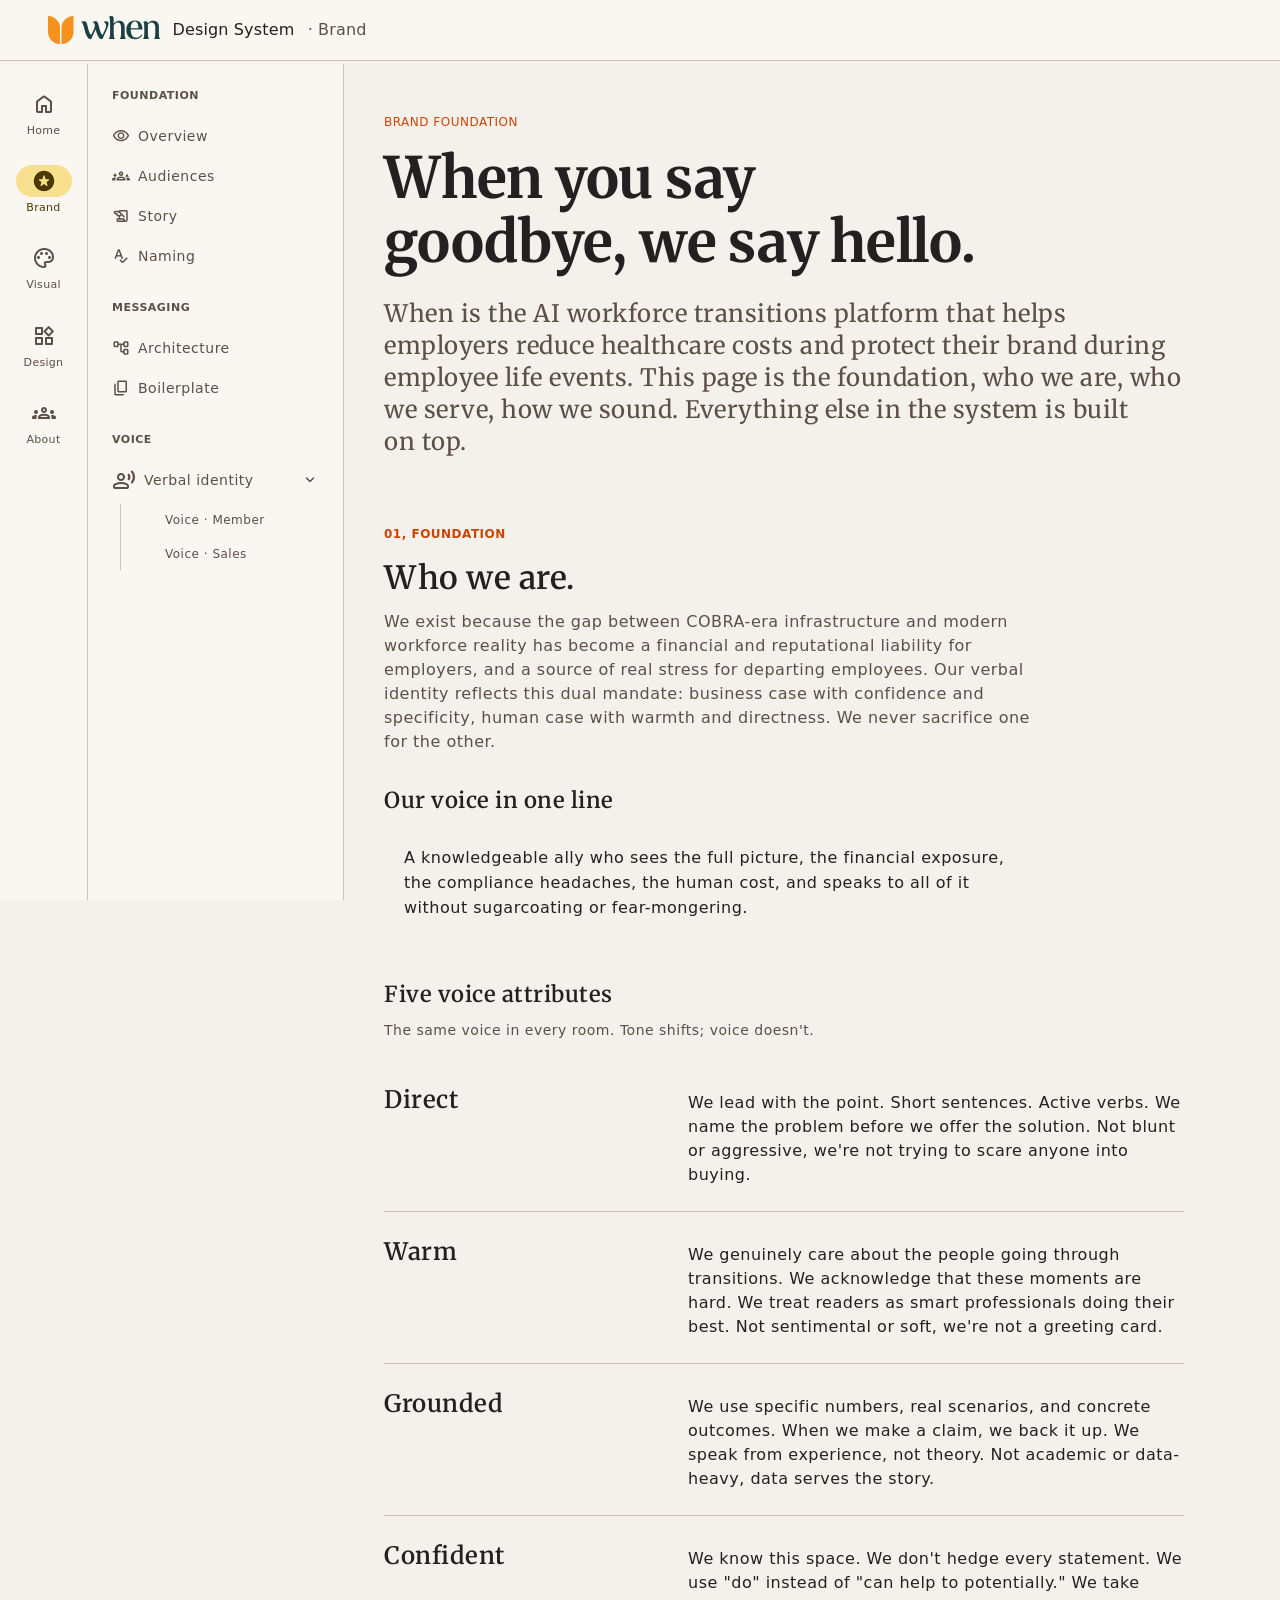
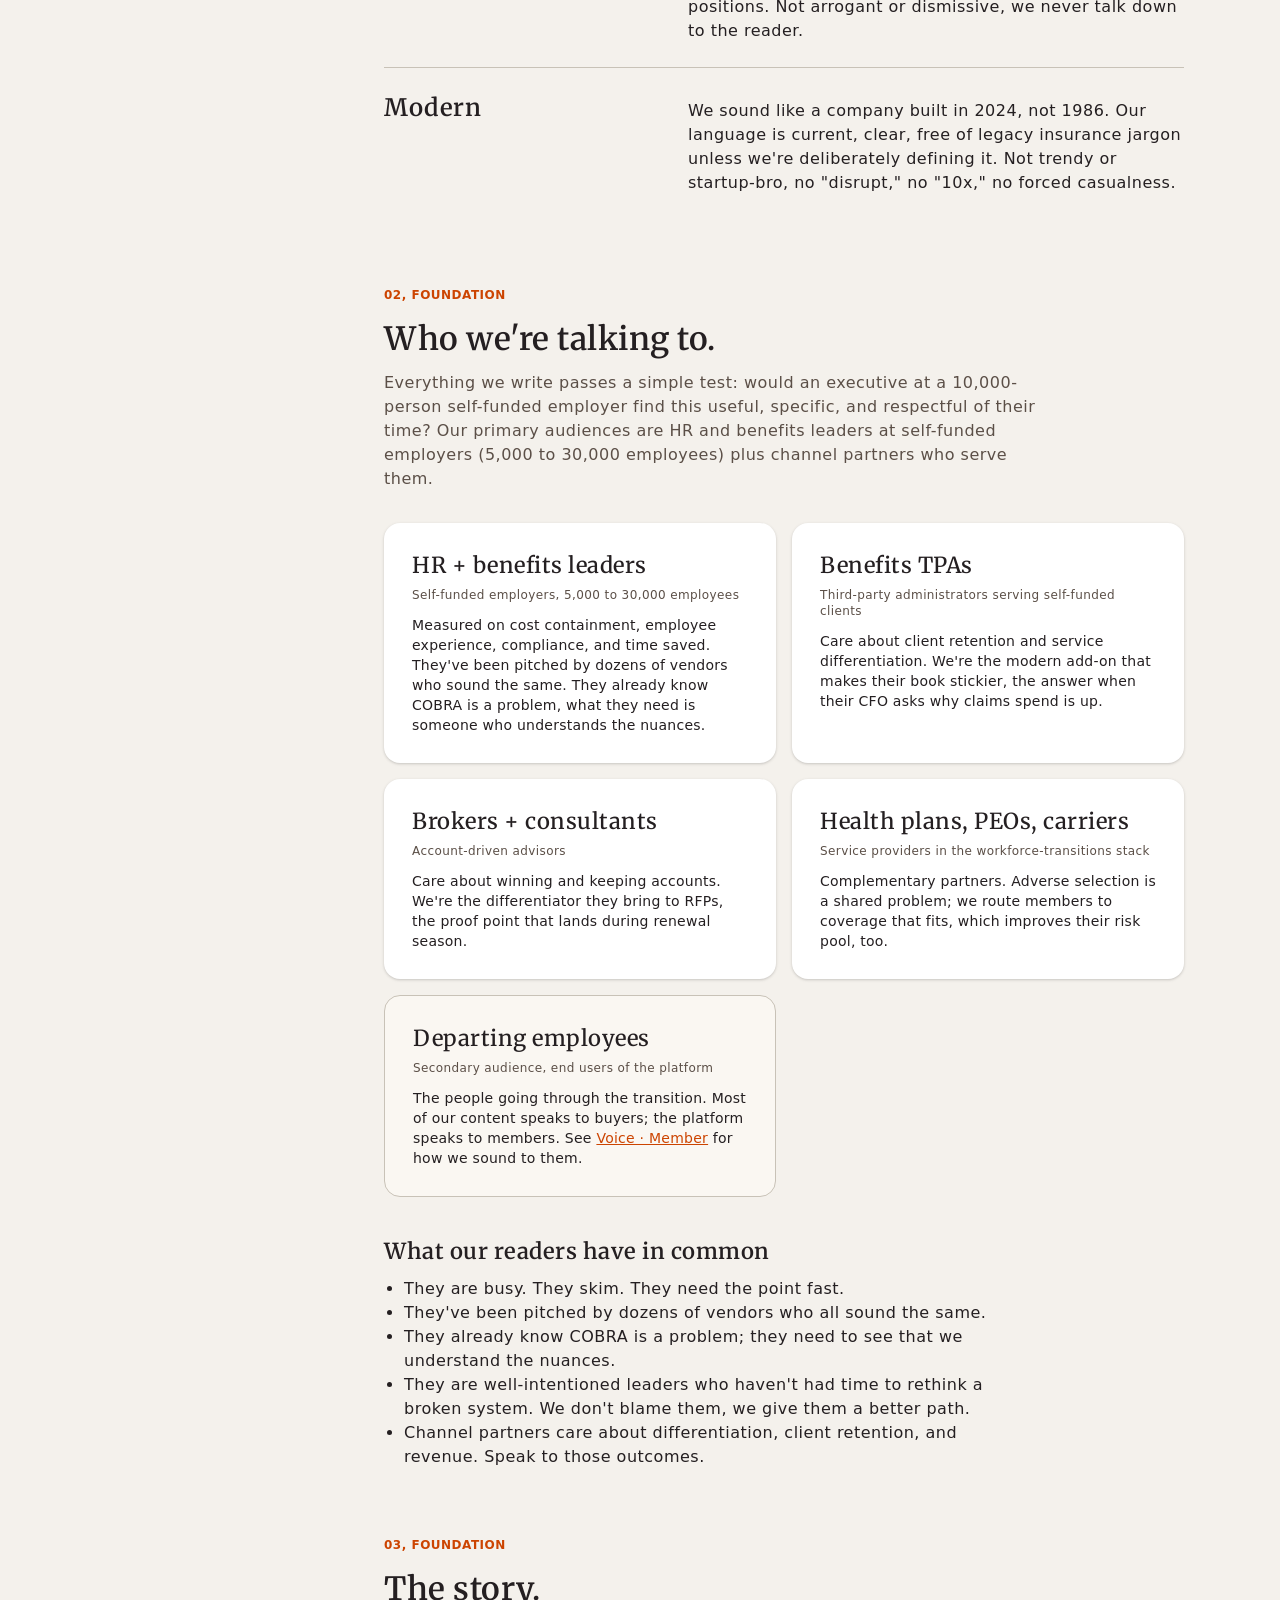
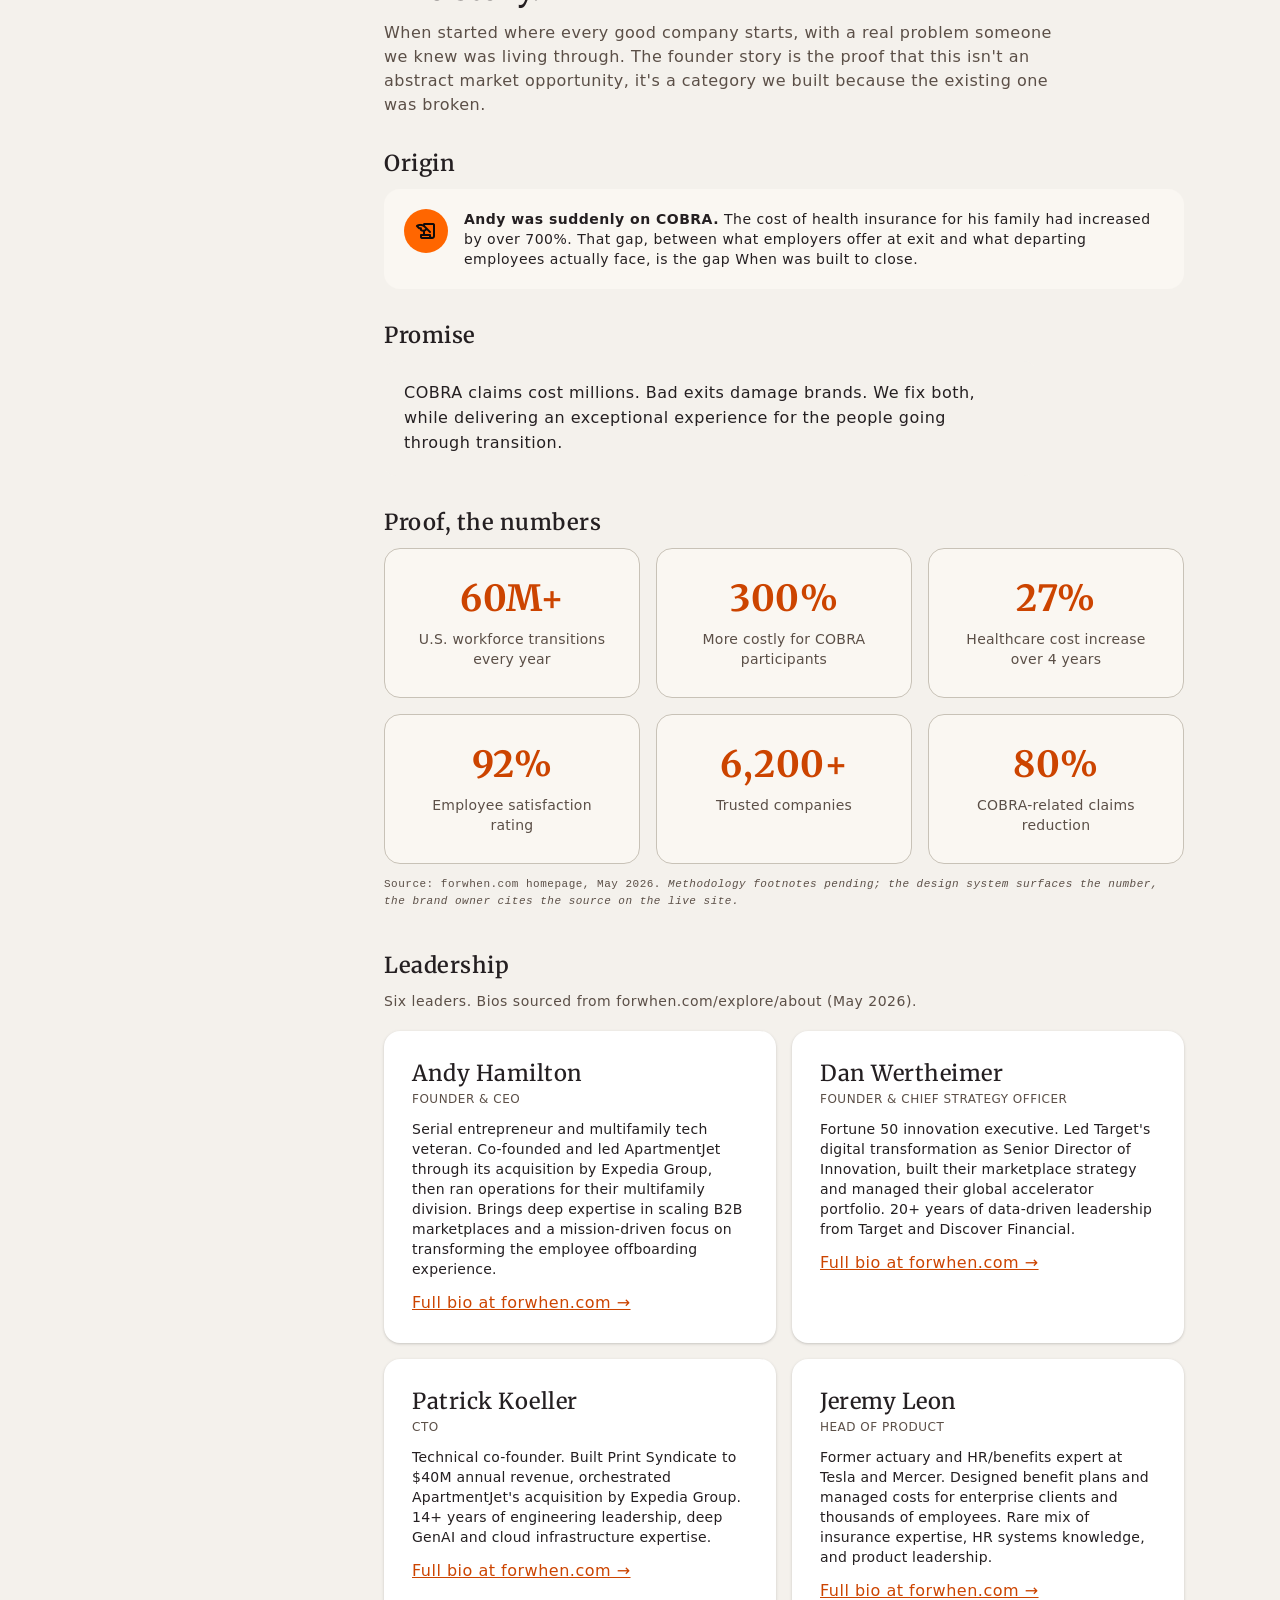
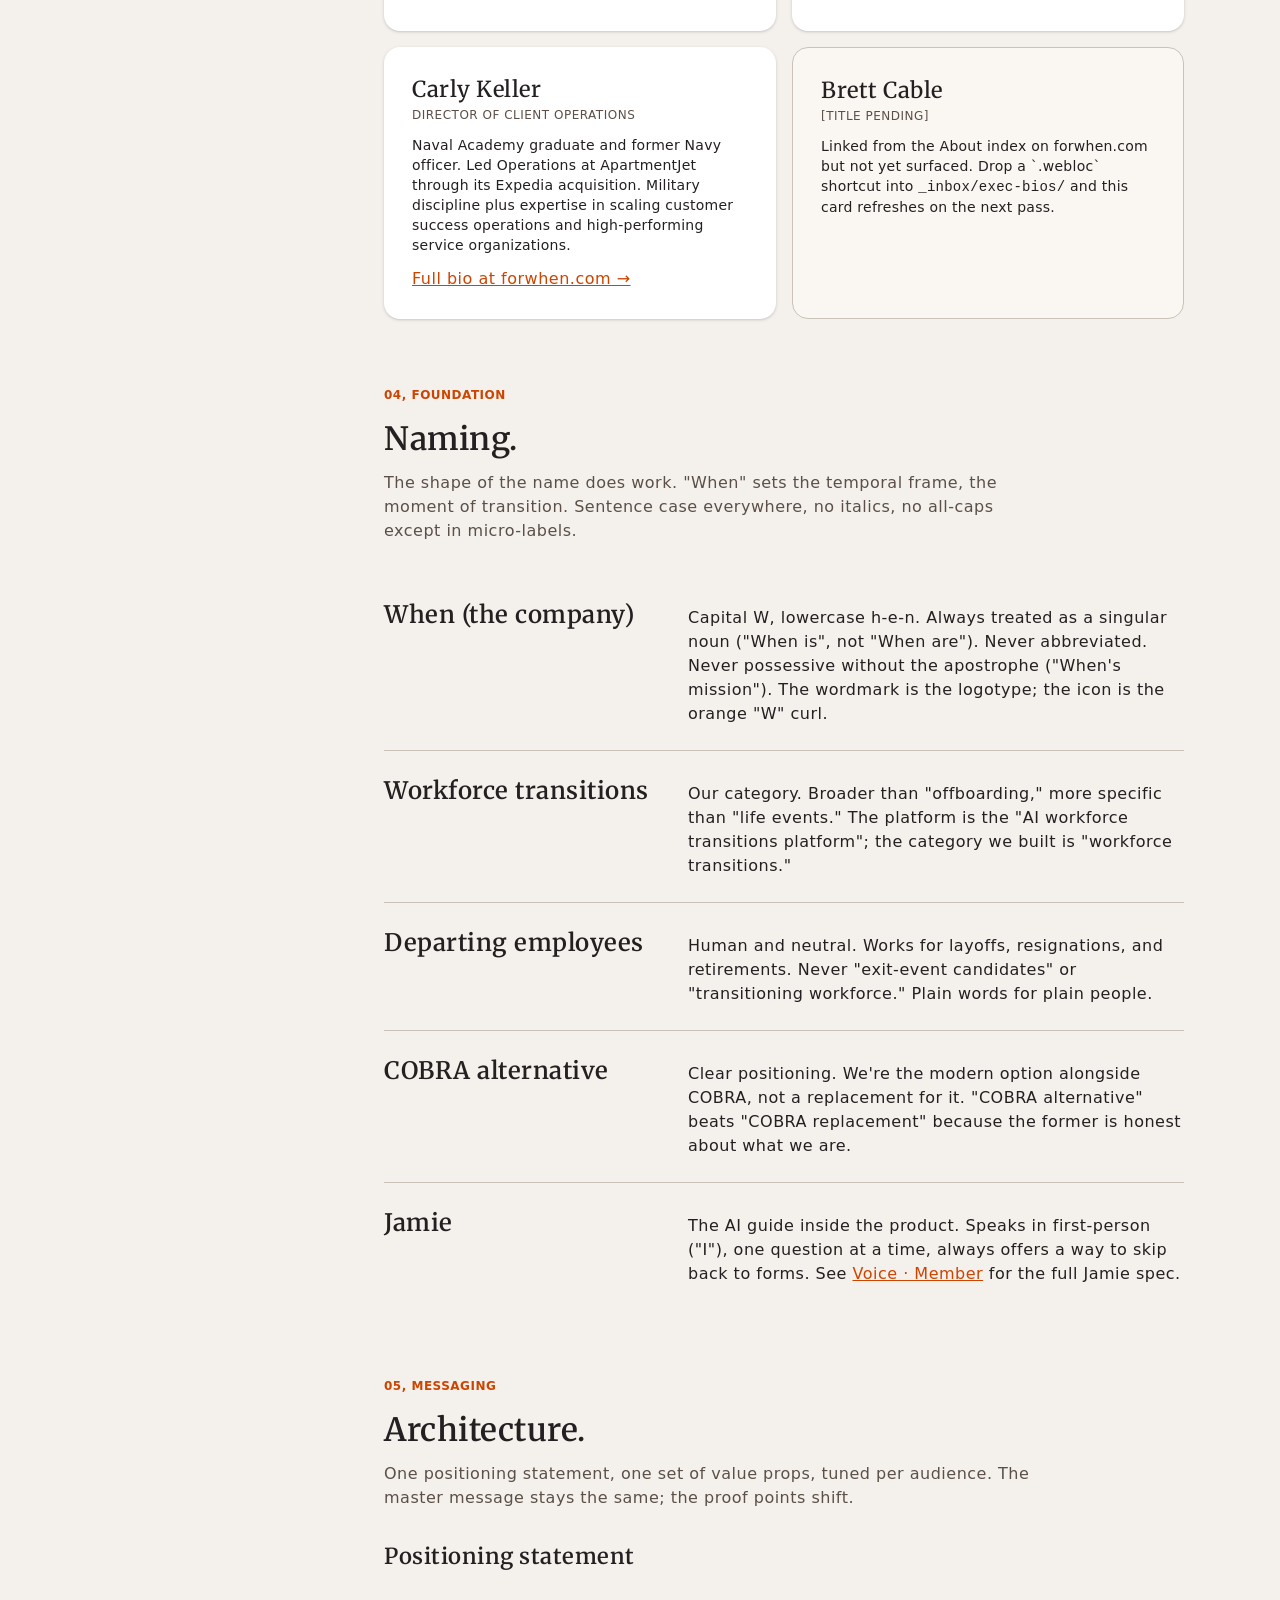
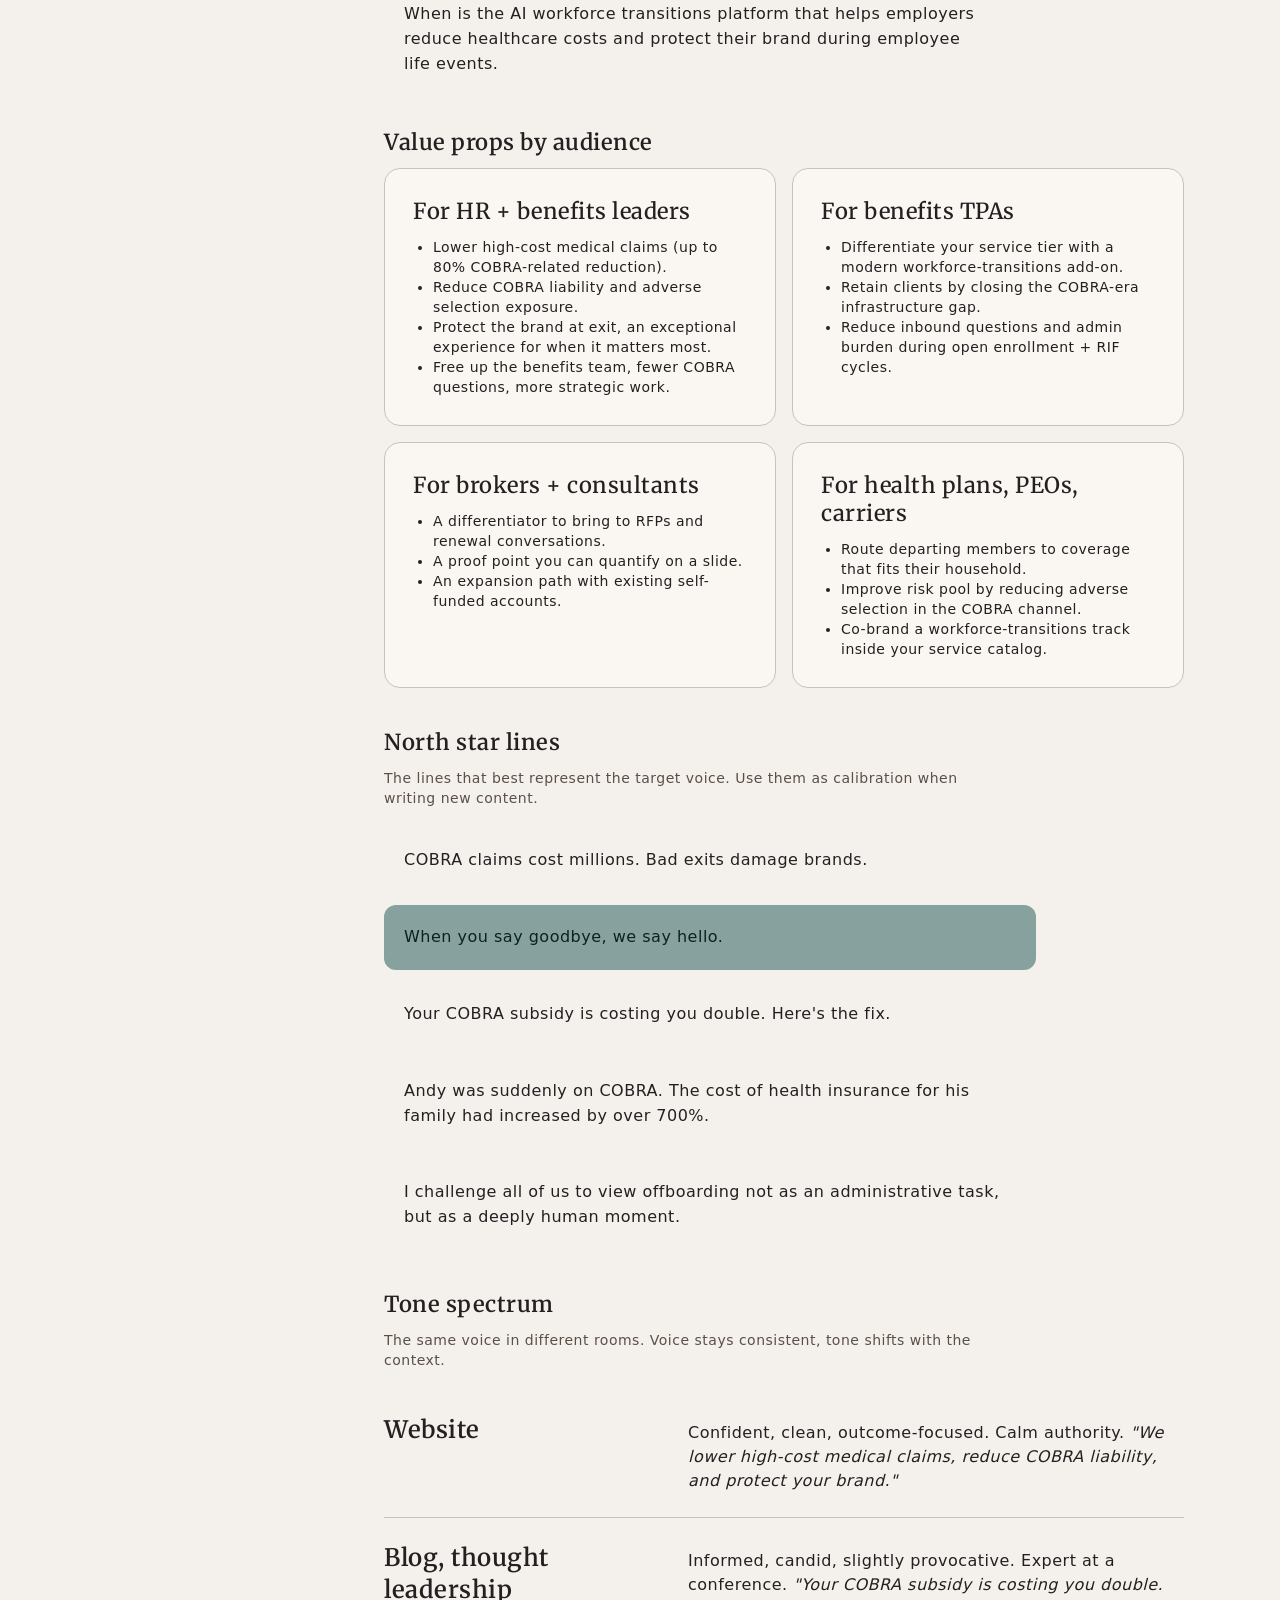
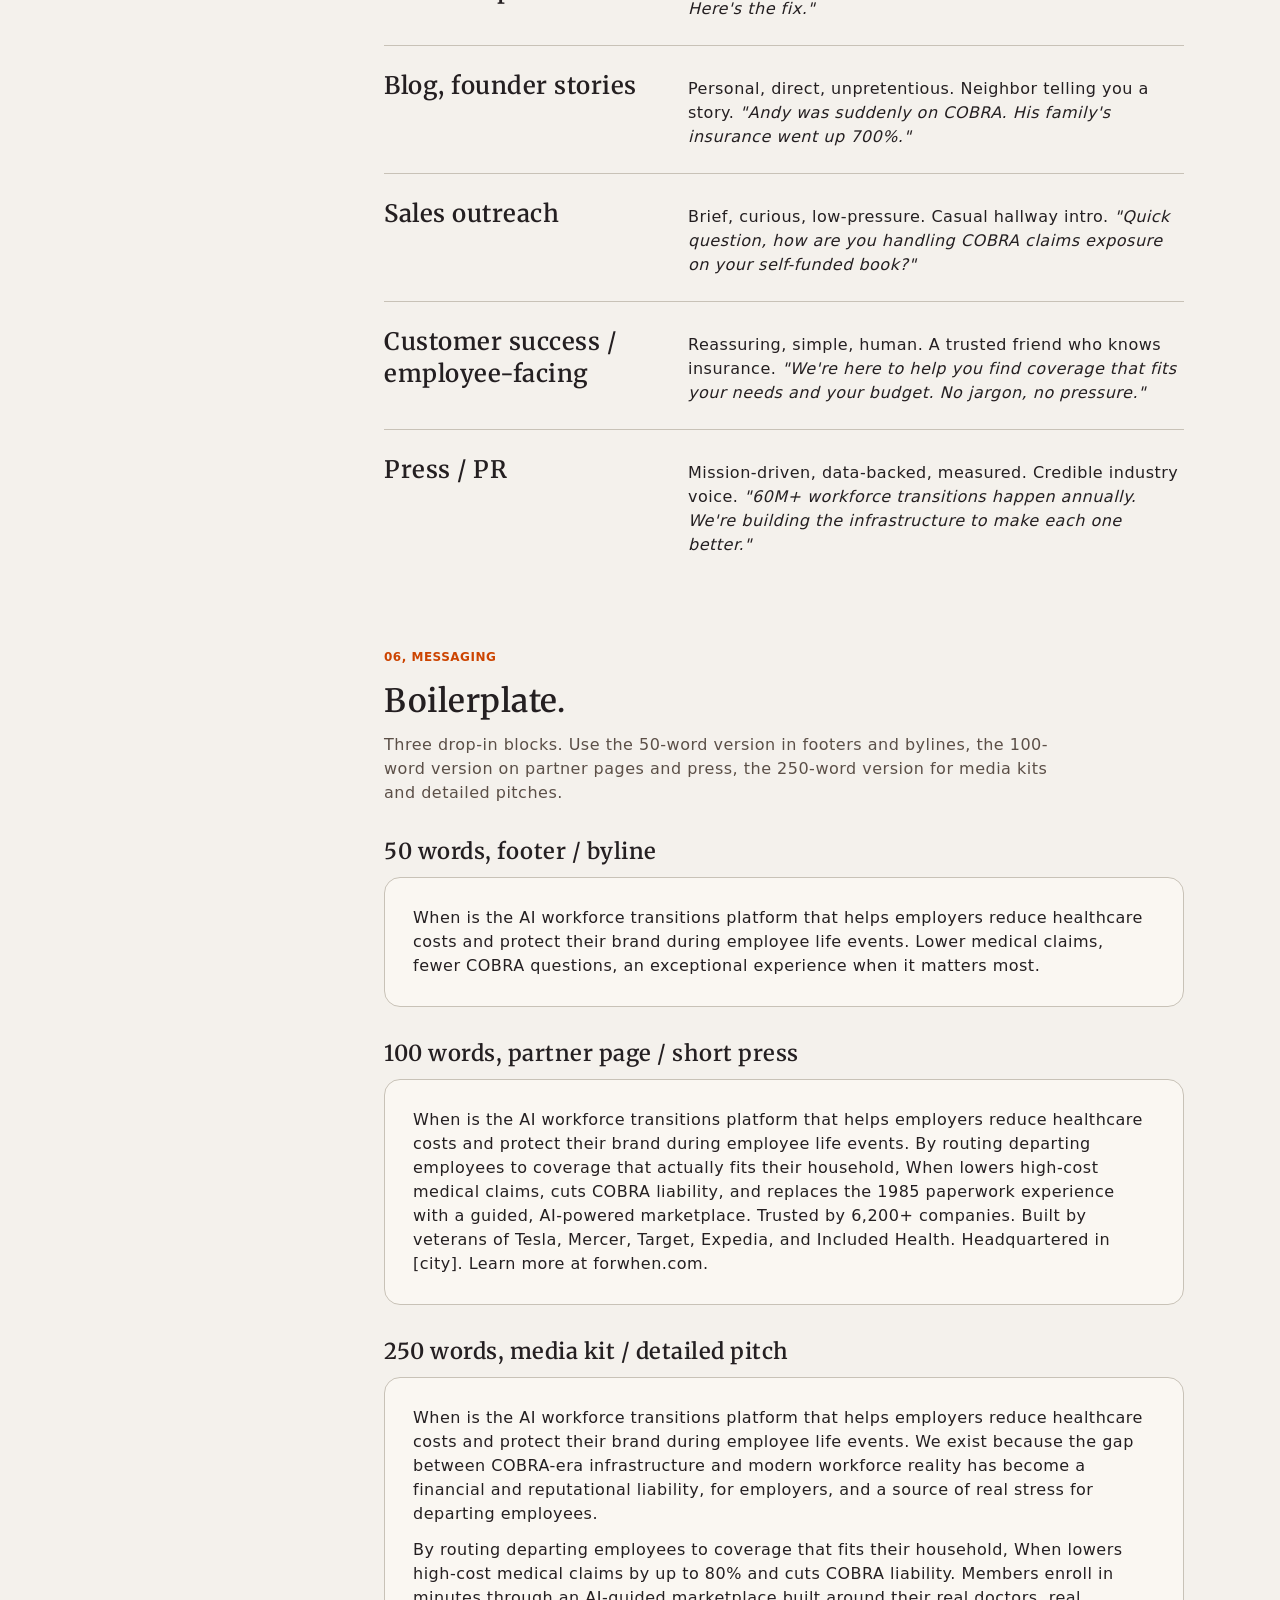
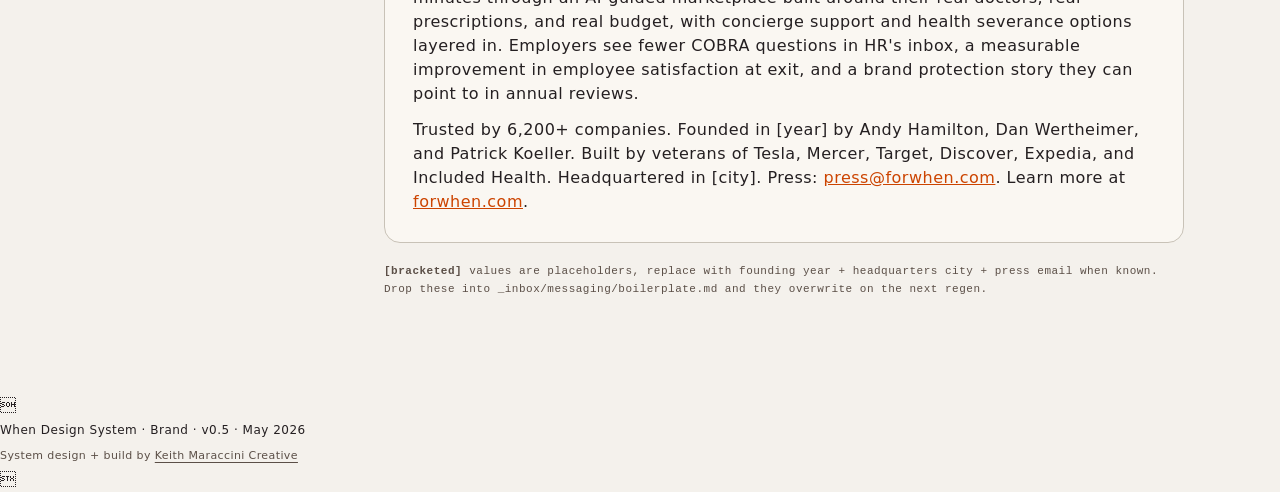
==== brand.html @ 95ac3454 "Add When design + messaging system showcase (static site) Multi-page static showcase: brand, visual," ====
<!DOCTYPE html>
<html lang="en">
<head>
  <meta charset="UTF-8" />
  <meta name="viewport" content="width=device-width, initial-scale=1.0" />
  <title>When, Brand</title>
  <meta name="description" content="When brand foundation: who we are, who we serve, how we sound." />
  <link rel="icon" type="image/svg+xml" href="when-logo.svg" />
  <link rel="preconnect" href="https://fonts.gstatic.com" crossorigin />
  <link rel="stylesheet" href="https://fonts.googleapis.com/css2?family=Material+Symbols+Rounded:opsz,wght,FILL,GRAD@20..48,100..700,0..1,-50..200" />
  <link rel="stylesheet" href="https://fonts.googleapis.com/css2?family=Merriweather:opsz,wght@18..144,300..900&display=swap" />
  <link rel="stylesheet" href="showcase.css" />
</head>
<body>

  <header class="app-header">
    <a class="app-header__brand" href="./index.html">
      <img src="when-logo.svg" alt="When" />
      <span class="app-header__title">Design System <em>· Brand</em></span>
    </a>
  </header>

  <div class="shell">
    <!-- LAYER 1 — RAIL -->
    <aside class="shell-rail" aria-label="System sections">
      <a class="shell-rail__item" href="./index.html"><span class="shell-rail__icon"><span class="material-symbols-rounded">home</span></span><span class="shell-rail__label">Home</span></a>
      <a class="shell-rail__item" href="./brand.html" aria-current="page"><span class="shell-rail__icon"><span class="material-symbols-rounded">stars</span></span><span class="shell-rail__label">Brand</span></a>
      <a class="shell-rail__item" href="./visual.html"><span class="shell-rail__icon"><span class="material-symbols-rounded">palette</span></span><span class="shell-rail__label">Visual</span></a>
      <a class="shell-rail__item" href="./design.html"><span class="shell-rail__icon"><span class="material-symbols-rounded">widgets</span></span><span class="shell-rail__label">Design</span></a>
      <a class="shell-rail__item" href="./governance.html"><span class="shell-rail__icon"><span class="material-symbols-rounded">groups</span></span><span class="shell-rail__label">About</span></a>
    </aside>

    <!-- LAYER 2 — SUBNAV (with LAYER 3 accordion for Voice) -->
    <aside class="shell-subnav" aria-label="On-page navigation">
      <div class="shell-subnav__group">
        <p class="shell-subnav__group-label">Foundation</p>
        <nav class="shell-subnav__list">
          <a class="shell-subnav__item" href="#overview"><span class="material-symbols-rounded">visibility</span>Overview</a>
          <a class="shell-subnav__item" href="#audiences"><span class="material-symbols-rounded">groups_3</span>Audiences</a>
          <a class="shell-subnav__item" href="#story"><span class="material-symbols-rounded">history_edu</span>Story</a>
          <a class="shell-subnav__item" href="#naming"><span class="material-symbols-rounded">spellcheck</span>Naming</a>
        </nav>
      </div>
      <div class="shell-subnav__group">
        <p class="shell-subnav__group-label">Messaging</p>
        <nav class="shell-subnav__list">
          <a class="shell-subnav__item" href="#messaging"><span class="material-symbols-rounded">account_tree</span>Architecture</a>
          <a class="shell-subnav__item" href="#boilerplate"><span class="material-symbols-rounded">content_copy</span>Boilerplate</a>
        </nav>
      </div>
      <div class="shell-subnav__group">
        <p class="shell-subnav__group-label">Voice</p>
        <nav class="shell-subnav__list">
          <details class="shell-subnav__accordion" open>
            <summary><span class="material-symbols-rounded">record_voice_over</span>Verbal identity<span class="material-symbols-rounded shell-subnav__chevron">chevron_right</span></summary>
            <ul class="shell-subnav__sublist">
              <li><a class="shell-subnav__item" href="./voice.html">Voice · Member</a></li>
              <li><a class="shell-subnav__item" href="./voice-sales.html">Voice · Sales</a></li>
            </ul>
          </details>
        </nav>
      </div>
    </aside>

    <main class="shell-main">

      <section class="page__hero">
        <span class="page__eyebrow">Brand Foundation</span>
        <h1 class="page__title">When you say goodbye, we say hello.</h1>
        <p class="page__intro">
          When is the AI workforce transitions platform that helps employers
          reduce healthcare costs and protect their brand during employee life
          events. This page is the foundation, who we are, who we serve, how
          we sound. Everything else in the system is built on top.
        </p>
      </section>

      <!-- 01 OVERVIEW -->
      <section class="section" id="overview">
        <p class="section__label">01, Foundation</p>
        <h2 class="section__title">Who we are.</h2>
        <p class="section__intro">
          We exist because the gap between COBRA-era infrastructure and modern
          workforce reality has become a financial and reputational liability
          for employers, and a source of real stress for departing employees.
          Our verbal identity reflects this dual mandate: business case with
          confidence and specificity, human case with warmth and directness.
          We never sacrifice one for the other.
        </p>

        <h3 class="subsection__title" style="margin-top: var(--s-8);">Our voice in one line</h3>
        <p class="example">A knowledgeable ally who sees the full picture, the financial exposure, the compliance headaches, the human cost, and speaks to all of it without sugarcoating or fear-mongering.</p>

        <h3 class="subsection__title" style="margin-top: var(--s-10);">Five voice attributes</h3>
        <p class="subsection__body">
          The same voice in every room. Tone shifts; voice doesn't.
        </p>

        <div class="voice-row">
          <h3 class="voice-row__title">Direct</h3>
          <p class="voice-row__body">
            We lead with the point. Short sentences. Active verbs. We name the
            problem before we offer the solution. Not blunt or aggressive, we're
            not trying to scare anyone into buying.
          </p>
        </div>
        <div class="voice-row">
          <h3 class="voice-row__title">Warm</h3>
          <p class="voice-row__body">
            We genuinely care about the people going through transitions. We
            acknowledge that these moments are hard. We treat readers as smart
            professionals doing their best. Not sentimental or soft, we're not a
            greeting card.
          </p>
        </div>
        <div class="voice-row">
          <h3 class="voice-row__title">Grounded</h3>
          <p class="voice-row__body">
            We use specific numbers, real scenarios, and concrete outcomes. When
            we make a claim, we back it up. We speak from experience, not theory.
            Not academic or data-heavy, data serves the story.
          </p>
        </div>
        <div class="voice-row">
          <h3 class="voice-row__title">Confident</h3>
          <p class="voice-row__body">
            We know this space. We don't hedge every statement. We use "do"
            instead of "can help to potentially." We take positions. Not arrogant
            or dismissive, we never talk down to the reader.
          </p>
        </div>
        <div class="voice-row">
          <h3 class="voice-row__title">Modern</h3>
          <p class="voice-row__body">
            We sound like a company built in 2024, not 1986. Our language is
            current, clear, free of legacy insurance jargon unless we're
            deliberately defining it. Not trendy or startup-bro, no "disrupt,"
            no "10x," no forced casualness.
          </p>
        </div>
      </section>

      <!-- 02 AUDIENCES -->
      <section class="section" id="audiences">
        <p class="section__label">02, Foundation</p>
        <h2 class="section__title">Who we're talking to.</h2>
        <p class="section__intro">
          Everything we write passes a simple test: would an executive at a
          10,000-person self-funded employer find this useful, specific, and
          respectful of their time? Our primary audiences are HR and benefits
          leaders at self-funded employers (5,000 to 30,000 employees) plus
          channel partners who serve them.
        </p>

        <div class="grid-2">
          <div class="card">
            <p class="t-title-l" style="margin: 0 0 var(--s-2);">HR + benefits leaders</p>
            <p class="t-body-s" style="color: var(--color-on-surface-variant); margin: 0 0 var(--s-3);">Self-funded employers, 5,000 to 30,000 employees</p>
            <p class="t-body-m" style="margin: 0;">Measured on cost containment, employee experience, compliance, and time saved. They've been pitched by dozens of vendors who sound the same. They already know COBRA is a problem, what they need is someone who understands the nuances.</p>
          </div>
          <div class="card">
            <p class="t-title-l" style="margin: 0 0 var(--s-2);">Benefits TPAs</p>
            <p class="t-body-s" style="color: var(--color-on-surface-variant); margin: 0 0 var(--s-3);">Third-party administrators serving self-funded clients</p>
            <p class="t-body-m" style="margin: 0;">Care about client retention and service differentiation. We're the modern add-on that makes their book stickier, the answer when their CFO asks why claims spend is up.</p>
          </div>
          <div class="card">
            <p class="t-title-l" style="margin: 0 0 var(--s-2);">Brokers + consultants</p>
            <p class="t-body-s" style="color: var(--color-on-surface-variant); margin: 0 0 var(--s-3);">Account-driven advisors</p>
            <p class="t-body-m" style="margin: 0;">Care about winning and keeping accounts. We're the differentiator they bring to RFPs, the proof point that lands during renewal season.</p>
          </div>
          <div class="card">
            <p class="t-title-l" style="margin: 0 0 var(--s-2);">Health plans, PEOs, carriers</p>
            <p class="t-body-s" style="color: var(--color-on-surface-variant); margin: 0 0 var(--s-3);">Service providers in the workforce-transitions stack</p>
            <p class="t-body-m" style="margin: 0;">Complementary partners. Adverse selection is a shared problem; we route members to coverage that fits, which improves their risk pool, too.</p>
          </div>
          <div class="card card--outlined">
            <p class="t-title-l" style="margin: 0 0 var(--s-2);">Departing employees</p>
            <p class="t-body-s" style="color: var(--color-on-surface-variant); margin: 0 0 var(--s-3);">Secondary audience, end users of the platform</p>
            <p class="t-body-m" style="margin: 0;">The people going through the transition. Most of our content speaks to buyers; the platform speaks to members. See <a href="./voice.html">Voice · Member</a> for how we sound to them.</p>
          </div>
        </div>

        <h3 class="subsection__title" style="margin-top: var(--s-10);">What our readers have in common</h3>
        <ul style="font-family: var(--font-body); font-size: var(--type-body-large-size); line-height: var(--type-body-large-lh); margin: 0; padding-left: var(--s-5); max-width: 64ch;">
          <li>They are busy. They skim. They need the point fast.</li>
          <li>They've been pitched by dozens of vendors who all sound the same.</li>
          <li>They already know COBRA is a problem; they need to see that we understand the nuances.</li>
          <li>They are well-intentioned leaders who haven't had time to rethink a broken system. We don't blame them, we give them a better path.</li>
          <li>Channel partners care about differentiation, client retention, and revenue. Speak to those outcomes.</li>
        </ul>
      </section>

      <!-- 03 STORY -->
      <section class="section" id="story">
        <p class="section__label">03, Foundation</p>
        <h2 class="section__title">The story.</h2>
        <p class="section__intro">
          When started where every good company starts, with a real problem
          someone we knew was living through. The founder story is the proof
          that this isn't an abstract market opportunity, it's a category we
          built because the existing one was broken.
        </p>

        <h3 class="subsection__title">Origin</h3>
        <p class="lede" style="margin: 0 0 var(--s-5);">
          <span class="lede__icon"><span class="material-symbols-rounded">history_edu</span></span>
          <span class="lede__text"><strong>Andy was suddenly on COBRA.</strong> The cost of health insurance for his family had increased by over 700%. That gap, between what employers offer at exit and what departing employees actually face, is the gap When was built to close.</span>
        </p>

        <h3 class="subsection__title" style="margin-top: var(--s-8);">Promise</h3>
        <p class="example">COBRA claims cost millions. Bad exits damage brands. We fix both, while delivering an exceptional experience for the people going through transition.</p>

        <h3 class="subsection__title" style="margin-top: var(--s-8);">Proof, the numbers</h3>
        <div class="grid-3">
          <div class="card card--outlined" style="text-align: center;">
            <p class="t-display-s" style="margin: 0; color: var(--color-primary);">60M+</p>
            <p class="t-body-m" style="margin: var(--s-2) 0 0; color: var(--color-on-surface-variant);">U.S. workforce transitions every year</p>
          </div>
          <div class="card card--outlined" style="text-align: center;">
            <p class="t-display-s" style="margin: 0; color: var(--color-primary);">300%</p>
            <p class="t-body-m" style="margin: var(--s-2) 0 0; color: var(--color-on-surface-variant);">More costly for COBRA participants</p>
          </div>
          <div class="card card--outlined" style="text-align: center;">
            <p class="t-display-s" style="margin: 0; color: var(--color-primary);">27%</p>
            <p class="t-body-m" style="margin: var(--s-2) 0 0; color: var(--color-on-surface-variant);">Healthcare cost increase over 4 years</p>
          </div>
          <div class="card card--outlined" style="text-align: center;">
            <p class="t-display-s" style="margin: 0; color: var(--color-primary);">92%</p>
            <p class="t-body-m" style="margin: var(--s-2) 0 0; color: var(--color-on-surface-variant);">Employee satisfaction rating</p>
          </div>
          <div class="card card--outlined" style="text-align: center;">
            <p class="t-display-s" style="margin: 0; color: var(--color-primary);">6,200+</p>
            <p class="t-body-m" style="margin: var(--s-2) 0 0; color: var(--color-on-surface-variant);">Trusted companies</p>
          </div>
          <div class="card card--outlined" style="text-align: center;">
            <p class="t-display-s" style="margin: 0; color: var(--color-primary);">80%</p>
            <p class="t-body-m" style="margin: var(--s-2) 0 0; color: var(--color-on-surface-variant);">COBRA-related claims reduction</p>
          </div>
        </div>
        <p class="demo__meta" style="margin-top: var(--s-3);">Source: forwhen.com homepage, May 2026. <em>Methodology footnotes pending; the design system surfaces the number, the brand owner cites the source on the live site.</em></p>

        <h3 class="subsection__title" style="margin-top: var(--s-10);">Leadership</h3>
        <p class="subsection__body">Six leaders. Bios sourced from forwhen.com/explore/about (May 2026).</p>

        <div class="grid-2">
          <div class="card card--interactive">
            <p class="t-title-l" style="margin: 0 0 var(--s-1);">Andy Hamilton</p>
            <p class="t-label-m" style="margin: 0 0 var(--s-3); color: var(--color-on-surface-variant); text-transform: uppercase; letter-spacing: 0.5px;">Founder & CEO</p>
            <p class="t-body-m" style="margin: 0;">Serial entrepreneur and multifamily tech veteran. Co-founded and led ApartmentJet through its acquisition by Expedia Group, then ran operations for their multifamily division. Brings deep expertise in scaling B2B marketplaces and a mission-driven focus on transforming the employee offboarding experience.</p>
            <p style="margin: var(--s-3) 0 0;"><a href="https://www.forwhen.com/explore/about/andy-hamilton" target="_blank" rel="noopener" class="block--inline-link">Full bio at forwhen.com →</a></p>
          </div>
          <div class="card card--interactive">
            <p class="t-title-l" style="margin: 0 0 var(--s-1);">Dan Wertheimer</p>
            <p class="t-label-m" style="margin: 0 0 var(--s-3); color: var(--color-on-surface-variant); text-transform: uppercase; letter-spacing: 0.5px;">Founder & Chief Strategy Officer</p>
            <p class="t-body-m" style="margin: 0;">Fortune 50 innovation executive. Led Target's digital transformation as Senior Director of Innovation, built their marketplace strategy and managed their global accelerator portfolio. 20+ years of data-driven leadership from Target and Discover Financial.</p>
            <p style="margin: var(--s-3) 0 0;"><a href="https://www.forwhen.com/explore/about/dan-wertheimer" target="_blank" rel="noopener" class="block--inline-link">Full bio at forwhen.com →</a></p>
          </div>
          <div class="card card--interactive">
            <p class="t-title-l" style="margin: 0 0 var(--s-1);">Patrick Koeller</p>
            <p class="t-label-m" style="margin: 0 0 var(--s-3); color: var(--color-on-surface-variant); text-transform: uppercase; letter-spacing: 0.5px;">CTO</p>
            <p class="t-body-m" style="margin: 0;">Technical co-founder. Built Print Syndicate to $40M annual revenue, orchestrated ApartmentJet's acquisition by Expedia Group. 14+ years of engineering leadership, deep GenAI and cloud infrastructure expertise.</p>
            <p style="margin: var(--s-3) 0 0;"><a href="https://www.forwhen.com/explore/about/patrick-koeller" target="_blank" rel="noopener" class="block--inline-link">Full bio at forwhen.com →</a></p>
          </div>
          <div class="card card--interactive">
            <p class="t-title-l" style="margin: 0 0 var(--s-1);">Jeremy Leon</p>
            <p class="t-label-m" style="margin: 0 0 var(--s-3); color: var(--color-on-surface-variant); text-transform: uppercase; letter-spacing: 0.5px;">Head of Product</p>
            <p class="t-body-m" style="margin: 0;">Former actuary and HR/benefits expert at Tesla and Mercer. Designed benefit plans and managed costs for enterprise clients and thousands of employees. Rare mix of insurance expertise, HR systems knowledge, and product leadership.</p>
            <p style="margin: var(--s-3) 0 0;"><a href="https://www.forwhen.com/explore/about/jeremy-leon" target="_blank" rel="noopener" class="block--inline-link">Full bio at forwhen.com →</a></p>
          </div>
          <div class="card card--interactive">
            <p class="t-title-l" style="margin: 0 0 var(--s-1);">Carly Keller</p>
            <p class="t-label-m" style="margin: 0 0 var(--s-3); color: var(--color-on-surface-variant); text-transform: uppercase; letter-spacing: 0.5px;">Director of Client Operations</p>
            <p class="t-body-m" style="margin: 0;">Naval Academy graduate and former Navy officer. Led Operations at ApartmentJet through its Expedia acquisition. Military discipline plus expertise in scaling customer success operations and high-performing service organizations.</p>
            <p style="margin: var(--s-3) 0 0;"><a href="https://www.forwhen.com/explore/about/carly-keller" target="_blank" rel="noopener" class="block--inline-link">Full bio at forwhen.com →</a></p>
          </div>
          <div class="card card--outlined">
            <p class="t-title-l" style="margin: 0 0 var(--s-1);">Brett Cable</p>
            <p class="t-label-m" style="margin: 0 0 var(--s-3); color: var(--color-on-surface-variant); text-transform: uppercase; letter-spacing: 0.5px;">[Title pending]</p>
            <p class="t-body-m" style="margin: 0;">Linked from the About index on forwhen.com but not yet surfaced. Drop a `.webloc` shortcut into <code>_inbox/exec-bios/</code> and this card refreshes on the next pass.</p>
          </div>
        </div>
      </section>

      <!-- 04 NAMING -->
      <section class="section" id="naming">
        <p class="section__label">04, Foundation</p>
        <h2 class="section__title">Naming.</h2>
        <p class="section__intro">
          The shape of the name does work. "When" sets the temporal frame, the
          moment of transition. Sentence case everywhere, no italics, no
          all-caps except in micro-labels.
        </p>

        <div class="voice-row">
          <h3 class="voice-row__title">When (the company)</h3>
          <p class="voice-row__body">
            Capital W, lowercase h-e-n. Always treated as a singular noun ("When
            is", not "When are"). Never abbreviated. Never possessive without
            the apostrophe ("When's mission"). The wordmark is the logotype;
            the icon is the orange "W" curl.
          </p>
        </div>
        <div class="voice-row">
          <h3 class="voice-row__title">Workforce transitions</h3>
          <p class="voice-row__body">
            Our category. Broader than "offboarding," more specific than "life
            events." The platform is the "AI workforce transitions platform";
            the category we built is "workforce transitions."
          </p>
        </div>
        <div class="voice-row">
          <h3 class="voice-row__title">Departing employees</h3>
          <p class="voice-row__body">
            Human and neutral. Works for layoffs, resignations, and retirements.
            Never "exit-event candidates" or "transitioning workforce." Plain
            words for plain people.
          </p>
        </div>
        <div class="voice-row">
          <h3 class="voice-row__title">COBRA alternative</h3>
          <p class="voice-row__body">
            Clear positioning. We're the modern option alongside COBRA, not a
            replacement for it. "COBRA alternative" beats "COBRA replacement"
            because the former is honest about what we are.
          </p>
        </div>
        <div class="voice-row">
          <h3 class="voice-row__title">Jamie</h3>
          <p class="voice-row__body">
            The AI guide inside the product. Speaks in first-person ("I"), one
            question at a time, always offers a way to skip back to forms. See
            <a href="./voice.html">Voice · Member</a> for the full Jamie spec.
          </p>
        </div>
      </section>

      <!-- 05 MESSAGING -->
      <section class="section" id="messaging">
        <p class="section__label">05, Messaging</p>
        <h2 class="section__title">Architecture.</h2>
        <p class="section__intro">
          One positioning statement, one set of value props, tuned per
          audience. The master message stays the same; the proof points shift.
        </p>

        <h3 class="subsection__title">Positioning statement</h3>
        <p class="example">When is the AI workforce transitions platform that helps employers reduce healthcare costs and protect their brand during employee life events.</p>

        <h3 class="subsection__title" style="margin-top: var(--s-8);">Value props by audience</h3>
        <div class="grid-2">
          <div class="card card--outlined">
            <p class="t-title-l" style="margin: 0 0 var(--s-3);">For HR + benefits leaders</p>
            <ul style="margin: 0; padding-left: var(--s-5); font-family: var(--font-body); font-size: var(--type-body-medium-size); line-height: var(--type-body-medium-lh);">
              <li>Lower high-cost medical claims (up to 80% COBRA-related reduction).</li>
              <li>Reduce COBRA liability and adverse selection exposure.</li>
              <li>Protect the brand at exit, an exceptional experience for when it matters most.</li>
              <li>Free up the benefits team, fewer COBRA questions, more strategic work.</li>
            </ul>
          </div>
          <div class="card card--outlined">
            <p class="t-title-l" style="margin: 0 0 var(--s-3);">For benefits TPAs</p>
            <ul style="margin: 0; padding-left: var(--s-5); font-family: var(--font-body); font-size: var(--type-body-medium-size); line-height: var(--type-body-medium-lh);">
              <li>Differentiate your service tier with a modern workforce-transitions add-on.</li>
              <li>Retain clients by closing the COBRA-era infrastructure gap.</li>
              <li>Reduce inbound questions and admin burden during open enrollment + RIF cycles.</li>
            </ul>
          </div>
          <div class="card card--outlined">
            <p class="t-title-l" style="margin: 0 0 var(--s-3);">For brokers + consultants</p>
            <ul style="margin: 0; padding-left: var(--s-5); font-family: var(--font-body); font-size: var(--type-body-medium-size); line-height: var(--type-body-medium-lh);">
              <li>A differentiator to bring to RFPs and renewal conversations.</li>
              <li>A proof point you can quantify on a slide.</li>
              <li>An expansion path with existing self-funded accounts.</li>
            </ul>
          </div>
          <div class="card card--outlined">
            <p class="t-title-l" style="margin: 0 0 var(--s-3);">For health plans, PEOs, carriers</p>
            <ul style="margin: 0; padding-left: var(--s-5); font-family: var(--font-body); font-size: var(--type-body-medium-size); line-height: var(--type-body-medium-lh);">
              <li>Route departing members to coverage that fits their household.</li>
              <li>Improve risk pool by reducing adverse selection in the COBRA channel.</li>
              <li>Co-brand a workforce-transitions track inside your service catalog.</li>
            </ul>
          </div>
        </div>

        <h3 class="subsection__title" style="margin-top: var(--s-10);">North star lines</h3>
        <p class="subsection__body">The lines that best represent the target voice. Use them as calibration when writing new content.</p>
        <p class="example">COBRA claims cost millions. Bad exits damage brands.</p>
        <p class="example example--secondary">When you say goodbye, we say hello.</p>
        <p class="example">Your COBRA subsidy is costing you double. Here's the fix.</p>
        <p class="example">Andy was suddenly on COBRA. The cost of health insurance for his family had increased by over 700%.</p>
        <p class="example">I challenge all of us to view offboarding not as an administrative task, but as a deeply human moment.</p>

        <h3 class="subsection__title" style="margin-top: var(--s-10);">Tone spectrum</h3>
        <p class="subsection__body">
          The same voice in different rooms. Voice stays consistent, tone shifts
          with the context.
        </p>
        <div class="voice-row">
          <h3 class="voice-row__title">Website</h3>
          <p class="voice-row__body">Confident, clean, outcome-focused. Calm authority. <em>"We lower high-cost medical claims, reduce COBRA liability, and protect your brand."</em></p>
        </div>
        <div class="voice-row">
          <h3 class="voice-row__title">Blog, thought leadership</h3>
          <p class="voice-row__body">Informed, candid, slightly provocative. Expert at a conference. <em>"Your COBRA subsidy is costing you double. Here's the fix."</em></p>
        </div>
        <div class="voice-row">
          <h3 class="voice-row__title">Blog, founder stories</h3>
          <p class="voice-row__body">Personal, direct, unpretentious. Neighbor telling you a story. <em>"Andy was suddenly on COBRA. His family's insurance went up 700%."</em></p>
        </div>
        <div class="voice-row">
          <h3 class="voice-row__title">Sales outreach</h3>
          <p class="voice-row__body">Brief, curious, low-pressure. Casual hallway intro. <em>"Quick question, how are you handling COBRA claims exposure on your self-funded book?"</em></p>
        </div>
        <div class="voice-row">
          <h3 class="voice-row__title">Customer success / employee-facing</h3>
          <p class="voice-row__body">Reassuring, simple, human. A trusted friend who knows insurance. <em>"We're here to help you find coverage that fits your needs and your budget. No jargon, no pressure."</em></p>
        </div>
        <div class="voice-row">
          <h3 class="voice-row__title">Press / PR</h3>
          <p class="voice-row__body">Mission-driven, data-backed, measured. Credible industry voice. <em>"60M+ workforce transitions happen annually. We're building the infrastructure to make each one better."</em></p>
        </div>
      </section>

      <!-- 06 BOILERPLATE -->
      <section class="section" id="boilerplate">
        <p class="section__label">06, Messaging</p>
        <h2 class="section__title">Boilerplate.</h2>
        <p class="section__intro">
          Three drop-in blocks. Use the 50-word version in footers and bylines,
          the 100-word version on partner pages and press, the 250-word version
          for media kits and detailed pitches.
        </p>

        <h3 class="subsection__title">50 words, footer / byline</h3>
        <div class="card card--outlined">
          <p class="t-body-l" style="margin: 0;">When is the AI workforce transitions platform that helps employers reduce healthcare costs and protect their brand during employee life events. Lower medical claims, fewer COBRA questions, an exceptional experience when it matters most.</p>
        </div>

        <h3 class="subsection__title" style="margin-top: var(--s-8);">100 words, partner page / short press</h3>
        <div class="card card--outlined">
          <p class="t-body-l" style="margin: 0;">When is the AI workforce transitions platform that helps employers reduce healthcare costs and protect their brand during employee life events. By routing departing employees to coverage that actually fits their household, When lowers high-cost medical claims, cuts COBRA liability, and replaces the 1985 paperwork experience with a guided, AI-powered marketplace. Trusted by 6,200+ companies. Built by veterans of Tesla, Mercer, Target, Expedia, and Included Health. Headquartered in [city]. Learn more at forwhen.com.</p>
        </div>

        <h3 class="subsection__title" style="margin-top: var(--s-8);">250 words, media kit / detailed pitch</h3>
        <div class="card card--outlined">
          <p class="t-body-l" style="margin: 0 0 var(--s-3);">When is the AI workforce transitions platform that helps employers reduce healthcare costs and protect their brand during employee life events. We exist because the gap between COBRA-era infrastructure and modern workforce reality has become a financial and reputational liability, for employers, and a source of real stress for departing employees.</p>
          <p class="t-body-l" style="margin: 0 0 var(--s-3);">By routing departing employees to coverage that fits their household, When lowers high-cost medical claims by up to 80% and cuts COBRA liability. Members enroll in minutes through an AI-guided marketplace built around their real doctors, real prescriptions, and real budget, with concierge support and health severance options layered in. Employers see fewer COBRA questions in HR's inbox, a measurable improvement in employee satisfaction at exit, and a brand protection story they can point to in annual reviews.</p>
          <p class="t-body-l" style="margin: 0;">Trusted by 6,200+ companies. Founded in [year] by Andy Hamilton, Dan Wertheimer, and Patrick Koeller. Built by veterans of Tesla, Mercer, Target, Discover, Expedia, and Included Health. Headquartered in [city]. Press: <a href="mailto:press@forwhen.com">press@forwhen.com</a>. Learn more at <a href="https://www.forwhen.com">forwhen.com</a>.</p>
        </div>

        <p class="demo__meta" style="margin-top: var(--s-5);">
          <strong>[bracketed]</strong> values are placeholders, replace with founding year + headquarters city + press email when known. Drop these into <code>_inbox/messaging/boilerplate.md</code> and they overwrite on the next regen.
        </p>
      </section>

    </main>
  </div>

  
    <div class="footer-meta">
      <div class="footer-meta__line">When Design System · Brand · v0.5 · May 2026</div>
      <div class="footer-meta__credit">System design + build by <a href="#" class="footer-meta__link">Keith Maraccini Creative</a></div>
    </div>
  

  <script>
    const targets = document.querySelectorAll('[id]');
    const tocLinks = document.querySelectorAll('.sidebar__item');
    const setActive = (id) => {
      tocLinks.forEach(l => l.classList.toggle('is-active', l.getAttribute('href') === '#' + id));
    };
    if ('IntersectionObserver' in window) {
      const io = new IntersectionObserver((entries) => {
        const visible = entries.filter(e => e.isIntersecting)
          .sort((a, b) => a.boundingClientRect.top - b.boundingClientRect.top)[0];
        if (visible) setActive(visible.target.id);
      }, { rootMargin: '-88px 0px -60% 0px', threshold: 0 });
      targets.forEach(t => io.observe(t));
    }
  </script>
</body>
</html>
---- showcase.css ----
/* ============================================================================
   When Design + Messaging System — Showcase
   Brand-tokenized. MD3 Expressive motion + shape + state spec.
   Source of truth for tokens: ~/when-snapshots/mega-audit-a8dbe18 (brand-when
   + design-system packages); approximated as CSS cubic-bezier where MD3 ships
   physics springs.
   ========================================================================== */

:root {
  /* Enable transitions between intrinsic-size keywords and explicit lengths */
  interpolate-size: allow-keywords;

  /* ─────────────────────────────────────────────────────────────────────
     COLOR — When brand palette (Radiance / Shine / Cloud / Linen)
     Source: packages/brand-when/src/palette.css (light theme)
     ───────────────────────────────────────────────────────────────────── */
  --color-primary:                #CC4400;
  --color-on-primary:             #FFFFFF;
  --color-primary-container:      #FF6600;
  --color-on-primary-container:   #0F0A0A;

  --color-secondary:              #FFBE00;
  --color-on-secondary:           #0F0A0A;
  --color-secondary-container:    #F8E08E;
  --color-on-secondary-container: #4A3A00;

  --color-tertiary:               #496767;
  --color-on-tertiary:            #FAFAF0;
  --color-tertiary-container:     #87A19E;
  --color-on-tertiary-container:  #0F2021;

  --color-error:                  #BA1A1A;
  --color-on-error:               #FFFFFF;
  --color-error-container:        #FFDAD5;
  --color-on-error-container:     #410002;

  --color-background:             #F4F1EC;
  --color-on-background:          #241F21;
  --color-surface:                #FAF7F2;
  --color-on-surface:             #241F21;
  --color-surface-bright:         #FFFFFF;
  --color-surface-dim:            #EFEBE5;
  --color-surface-container-lowest:  #FFFFFF;
  --color-surface-container-low:     #FAF7F2;
  --color-surface-container:         #F4F1EC;
  --color-surface-container-high:    #ECE8E1;
  --color-surface-container-highest: #E2DED6;
  --color-surface-variant:        #E7E3DC;
  --color-on-surface-variant:     #5B4F47;
  --color-outline:                #8B847B;
  --color-outline-variant:        #C8C2B7;
  --color-scrim:                  #0F0A0A;
  --color-warm-accent:            #FF9200;

  /* OFFICIAL BRAND MARKS — sourced from when-logo.svg / when-icon.svg.
     These are the canonical colors of the wordmark + icon. The system
     palette above (Radiance / Shine / Cloud / Linen) is the broader
     applied UI palette and is due for reconciliation with these marks
     in a next-pass color refresh. Until then, use brand-teal + brand-
     orange for any logo-adjacent or brand-attribution context. */
  --color-brand-teal:             #194142;
  --color-brand-orange:           #F7911E;

  --color-logo-teal:              #194142;
  --color-logo-orange:            #F7911E;

  /* ─────────────────────────────────────────────────────────────────────
     TYPE — Merriweather (display/headline/title/subtitle) · Google Sans Text (body/label)
     ───────────────────────────────────────────────────────────────────── */
  --font-display: 'Merriweather', Georgia, 'Times New Roman', serif;
  --font-title:   'Merriweather', Georgia, 'Times New Roman', serif;
  --font-body:    'Google Sans Text', 'Google Sans', -apple-system, BlinkMacSystemFont, 'Segoe UI', Roboto, system-ui, sans-serif;

  /* MD3 typescale (size · line-height · weight · letter-spacing). */
  --type-display-large-size:   57px;  --type-display-large-lh:   64px;  --type-display-large-w: 700; --type-display-large-ls: -0.25px;
  --type-display-medium-size:  45px;  --type-display-medium-lh:  52px;  --type-display-medium-w: 700; --type-display-medium-ls: 0px;
  --type-display-small-size:   36px;  --type-display-small-lh:   44px;  --type-display-small-w: 700; --type-display-small-ls: 0px;
  --type-headline-large-size:  32px;  --type-headline-large-lh:  40px;  --type-headline-large-w: 600;
  --type-headline-medium-size: 28px;  --type-headline-medium-lh: 36px;  --type-headline-medium-w: 600;
  --type-headline-small-size:  24px;  --type-headline-small-lh:  32px;  --type-headline-small-w: 600;
  --type-title-large-size:     22px;  --type-title-large-lh:     28px;  --type-title-large-w:     500;
  --type-title-medium-size:    16px;  --type-title-medium-lh:    24px;  --type-title-medium-w:    500;
  --type-title-small-size:     14px;  --type-title-small-lh:     20px;  --type-title-small-w:     500;
  --type-body-large-size:      16px;  --type-body-large-lh:      24px;  --type-body-large-w:      400; --type-body-large-ls: 0.5px;
  --type-body-medium-size:     14px;  --type-body-medium-lh:     20px;  --type-body-medium-w:     400; --type-body-medium-ls: 0.25px;
  --type-body-small-size:      12px;  --type-body-small-lh:      16px;  --type-body-small-w:      400; --type-body-small-ls: 0.4px;
  --type-label-large-size:     14px;  --type-label-large-lh:     20px;  --type-label-large-w:     500; --type-label-large-ls: 0.1px;
  --type-label-medium-size:    12px;  --type-label-medium-lh:     16px; --type-label-medium-w:    500; --type-label-medium-ls: 0.5px;
  --type-label-small-size:     11px;  --type-label-small-lh:      16px; --type-label-small-w:    500; --type-label-small-ls: 0.5px;

  /* ─────────────────────────────────────────────────────────────────────
     SPACING — 4dp grid
     ───────────────────────────────────────────────────────────────────── */
  --s-1: 4px;   --s-2: 8px;   --s-3: 12px;  --s-4: 16px;  --s-5: 20px;  --s-6: 24px;
  --s-7: 28px;  --s-8: 32px;  --s-10: 40px; --s-12: 48px; --s-14: 56px; --s-16: 64px;
  --s-20: 80px; --s-24: 96px; --s-32: 128px;

  /* ─────────────────────────────────────────────────────────────────────
     SHAPE — MD3 Expressive corner ladder
     ───────────────────────────────────────────────────────────────────── */
  --shape-none: 0px;
  --shape-xs:   4px;
  --shape-sm:   8px;
  --shape-md:   12px;
  --shape-lg:   16px;
  --shape-lg-increased: 20px;
  --shape-xl:   28px;
  --shape-xl-increased: 32px;
  --shape-2xl:  48px;
  --shape-full: 9999px;

  /* ─────────────────────────────────────────────────────────────────────
     MOTION — MD3 Expressive (CSS approximation of physics springs)
     Source mapping (mega-audit-a8dbe18 design-system tokens):
       spring-default-spatial (380/29)  → cubic-bezier(0.38, 1.21, 0.20, 0.98)   overshoot
       spring-fast-spatial    (800/38)  → cubic-bezier(0.42, 1.67, 0.21, 0.90)   strong overshoot
       spring-slow-spatial    (200/25)  → cubic-bezier(0.39, 1.21, 0.35, 0.99)   mild overshoot
       spring-default-effects (1600/80) → cubic-bezier(0.34, 0.80, 0.34, 1.00)   no overshoot
       spring-fast-effects    (3800/123) → cubic-bezier(0.31, 0.94, 0.34, 1.00)   no overshoot
       spring-slow-effects    (800/57)  → cubic-bezier(0.34, 0.88, 0.34, 1.00)   no overshoot
     Easing (no overshoot, no spring):
       easing-emphasized                → cubic-bezier(0.2, 0.0, 0, 1.0)
       easing-emphasized-decelerate     → cubic-bezier(0.05, 0.7, 0.1, 1.0)
       easing-emphasized-accelerate     → cubic-bezier(0.3, 0.0, 0.8, 0.15)
     ───────────────────────────────────────────────────────────────────── */
  --motion-spring-default-spatial: cubic-bezier(0.38, 1.21, 0.20, 0.98);
  --motion-spring-fast-spatial:    cubic-bezier(0.42, 1.67, 0.21, 0.90);
  --motion-spring-slow-spatial:    cubic-bezier(0.39, 1.21, 0.35, 0.99);
  --motion-spring-default-effects: cubic-bezier(0.34, 0.80, 0.34, 1.00);
  --motion-spring-fast-effects:    cubic-bezier(0.31, 0.94, 0.34, 1.00);
  --motion-spring-slow-effects:    cubic-bezier(0.34, 0.88, 0.34, 1.00);

  --motion-easing-emphasized:            cubic-bezier(0.2, 0.0, 0, 1.0);
  --motion-easing-emphasized-decelerate: cubic-bezier(0.05, 0.7, 0.1, 1.0);
  --motion-easing-emphasized-accelerate: cubic-bezier(0.3, 0.0, 0.8, 0.15);
  --motion-easing-standard:              cubic-bezier(0.2, 0.0, 0, 1.0);
  --motion-easing-linear:                cubic-bezier(0, 0, 1, 1);

  --motion-duration-short1: 50ms;
  --motion-duration-short2: 100ms;
  --motion-duration-short3: 150ms;
  --motion-duration-short4: 200ms;
  --motion-duration-medium1: 250ms;
  --motion-duration-medium2: 300ms;
  --motion-duration-medium3: 350ms;
  --motion-duration-medium4: 400ms;
  --motion-duration-long1: 450ms;
  --motion-duration-long2: 500ms;
  --motion-duration-long3: 550ms;
  --motion-duration-long4: 600ms;
  --motion-duration-extra-long1: 700ms;
  --motion-duration-extra-long2: 800ms;

  /* ─────────────────────────────────────────────────────────────────────
     STATE LAYERS — MD3 spec
     ───────────────────────────────────────────────────────────────────── */
  --state-hover-opacity:   0.08;
  --state-focus-opacity:   0.10;
  --state-pressed-opacity: 0.10;
  --state-dragged-opacity: 0.16;
  --state-disabled-content-opacity:   0.38;
  --state-disabled-container-opacity: 0.12;

  /* ─────────────────────────────────────────────────────────────────────
     ELEVATION — MD3 shadow envelopes (level 0–5)
     ───────────────────────────────────────────────────────────────────── */
  --elev-0: none;
  --elev-1: 0 1px 2px 0 rgba(0,0,0,0.10), 0 1px 3px 1px rgba(0,0,0,0.06);
  --elev-2: 0 1px 2px 0 rgba(0,0,0,0.10), 0 2px 6px 2px rgba(0,0,0,0.08);
  --elev-3: 0 1px 3px 0 rgba(0,0,0,0.10), 0 4px 8px 3px rgba(0,0,0,0.08);
  --elev-4: 0 2px 3px 0 rgba(0,0,0,0.10), 0 6px 10px 4px rgba(0,0,0,0.08);
  --elev-5: 0 4px 4px 0 rgba(0,0,0,0.10), 0 8px 12px 6px rgba(0,0,0,0.08);

  /* Layout */
  --col-max: 1080px;
  --sidebar-w: 256px;
}

/* ─────────────────────────────────────────────────────────────────────────
   Reset + base
   ───────────────────────────────────────────────────────────────────────── */
*, *::before, *::after { box-sizing: border-box; }
html, body { margin: 0; padding: 0; }
html {
  scroll-behavior: smooth;
  scroll-padding-top: 96px;
}
body {
  background: var(--color-background);
  color: var(--color-on-surface);
  font-family: var(--font-body);
  font-size: var(--type-body-large-size);
  line-height: var(--type-body-large-lh);
  letter-spacing: var(--type-body-large-ls);
  -webkit-font-smoothing: antialiased;
  -moz-osx-font-smoothing: grayscale;
}
button { font: inherit; color: inherit; }
a { color: var(--color-primary); }
a:hover { text-decoration-thickness: 2px; }

.material-symbols-rounded {
  font-variation-settings: 'FILL' 0, 'wght' 400, 'GRAD' 0, 'opsz' 24;
}

/* ─────────────────────────────────────────────────────────────────────────
   App shell — header + sticky sidebar TOC + main
   ───────────────────────────────────────────────────────────────────────── */
.app-header {
  position: sticky;
  top: 0;
  z-index: 50;
  background: var(--color-surface);
  border-bottom: 1px solid var(--color-outline-variant);
  display: flex;
  align-items: center;
  justify-content: space-between;
  padding: var(--s-4) var(--s-12);
  gap: var(--s-6);
}
.app-header__brand {
  display: flex;
  align-items: center;
  gap: var(--s-3);
  text-decoration: none;
}
.app-header__brand img { height: 28px; width: auto; display: block; }
.app-header__title {
  font-family: var(--font-body);
  font-weight: 500;
  font-size: var(--type-title-medium-size);
  letter-spacing: 0.15px;
  color: var(--color-on-surface);
}
.app-header__title em {
  font-style: normal;
  color: var(--color-on-surface-variant);
  font-weight: 400;
  margin-left: var(--s-2);
}
.app-nav { display: flex; gap: var(--s-1); align-items: center; }
.app-nav__link {
  display: inline-flex;
  align-items: center;
  gap: var(--s-2);
  height: 40px;
  padding: 0 var(--s-5);
  border-radius: var(--shape-full);
  font-family: var(--font-body);
  font-weight: 500;
  font-size: var(--type-label-large-size);
  letter-spacing: 0.1px;
  text-decoration: none;
  color: var(--color-on-surface-variant);
  transition:
    background    var(--motion-duration-short3) var(--motion-easing-emphasized),
    color         var(--motion-duration-short3) var(--motion-easing-emphasized),
    border-radius var(--motion-duration-short3) var(--motion-easing-emphasized);
}
.app-nav__link:hover {
  background: var(--color-surface-container-high);
  color: var(--color-on-surface);
}
.app-nav__link[aria-current="page"] {
  background: var(--color-secondary-container);
  color: var(--color-on-secondary-container);
}
.app-nav__link:active {
  border-radius: var(--shape-md);
}

/* Layout: sidebar + main */
/* ─────────────────────────────────────────────────────────────────────────
   SHELL — three-layer navigation
   ──────────────────────────────────────────────────────────────────────────
   Layer 1: .shell-rail        — icon + label vertical strip (88dp wide)
   Layer 2: .shell-subnav      — section list for the current destination (256dp)
   Layer 3: <details> accordions inside .shell-subnav for items with children

   At expanded+ (≥1024dp), all three layers are visible side-by-side.
   At medium (600–1023dp), the rail collapses to icons-only (no label).
   At compact (<600dp), rail + subnav hide; top-app-bar's hamburger
   surfaces them as a drawer.
   ───────────────────────────────────────────────────────────────────────── */

.shell {
  display: grid;
  grid-template-columns: 88px 256px minmax(0, 1fr);
  gap: 0;
  max-width: 1440px;
  margin: 0 auto;
  min-height: calc(100vh - 64px);
}
@media (max-width: 1024px) {
  .shell { grid-template-columns: 72px 240px minmax(0, 1fr); }
}
@media (max-width: 720px) {
  .shell { grid-template-columns: minmax(0, 1fr); }
  .shell-rail, .shell-subnav { display: none; }
}

/* LAYER 1 — RAIL */
.shell-rail {
  position: sticky;
  top: 64px;
  align-self: start;
  height: calc(100vh - 64px);
  overflow-y: auto;
  padding: var(--s-3) var(--s-2);
  background: var(--color-surface);
  border-right: 1px solid var(--color-outline-variant);
  display: flex;
  flex-direction: column;
  gap: var(--s-1);
  scrollbar-width: thin;
}
.shell-rail__item {
  display: flex;
  flex-direction: column;
  align-items: center;
  justify-content: center;
  gap: var(--s-1);
  padding: var(--s-3) var(--s-1);
  border-radius: var(--shape-md);
  color: var(--color-on-surface-variant);
  text-decoration: none;
  text-align: center;
  font-family: var(--font-body);
  font-size: 11px;
  font-weight: 500;
  letter-spacing: 0.3px;
  line-height: 1.2;
  transition:
    background var(--motion-duration-short3) var(--motion-easing-emphasized),
    color      var(--motion-duration-short3) var(--motion-easing-emphasized),
    transform  var(--motion-duration-short3) var(--motion-easing-emphasized);
}
.shell-rail__icon {
  width: 56px;
  height: 32px;
  border-radius: var(--shape-lg);
  display: grid;
  place-items: center;
  transition: background var(--motion-duration-short3) var(--motion-easing-emphasized);
}
.shell-rail__icon .material-symbols-rounded { font-size: 24px; color: inherit; }
.shell-rail__item:hover { color: var(--color-on-surface); }
.shell-rail__item:hover .shell-rail__icon { background: var(--color-surface-container-high); }
.shell-rail__item:focus-visible { outline: 3px solid var(--color-primary); outline-offset: -2px; }
.shell-rail__item:active { transform: scale(0.96); }
.shell-rail__item[aria-current="page"] {
  color: var(--color-on-secondary-container);
}
.shell-rail__item[aria-current="page"] .shell-rail__icon {
  background: var(--color-secondary-container);
}
.shell-rail__item[aria-current="page"] .shell-rail__icon .material-symbols-rounded {
  font-variation-settings: 'FILL' 1, 'wght' 500, 'GRAD' 0, 'opsz' 24;
}
@media (max-width: 1024px) {
  .shell-rail__label { display: none; }
  .shell-rail { padding: var(--s-2) var(--s-1); }
  .shell-rail__icon { width: 48px; height: 32px; }
}

/* LAYER 2 — SUBNAV */
.shell-subnav {
  position: sticky;
  top: 64px;
  align-self: start;
  height: calc(100vh - 64px);
  overflow-y: auto;
  padding: var(--s-5) var(--s-3) var(--s-8);
  background: var(--color-surface);
  border-right: 1px solid var(--color-outline-variant);
  font-family: var(--font-body);
  scrollbar-width: thin;
}
.shell-subnav__group { margin-bottom: var(--s-5); }
.shell-subnav__group-label {
  font-family: var(--font-body);
  font-size: 11px;
  font-weight: 700;
  letter-spacing: 0.5px;
  text-transform: uppercase;
  color: var(--color-on-surface-variant);
  margin: 0 0 var(--s-2);
  padding: 0 var(--s-3);
}
.shell-subnav__list { list-style: none; margin: 0; padding: 0; }
.shell-subnav__item {
  display: flex;
  align-items: center;
  gap: var(--s-2);
  padding: var(--s-2) var(--s-3);
  border-radius: var(--shape-md);
  color: var(--color-on-surface-variant);
  text-decoration: none;
  font-size: var(--type-body-medium-size);
  font-weight: 500;
  transition:
    background var(--motion-duration-short3) var(--motion-easing-emphasized),
    color      var(--motion-duration-short3) var(--motion-easing-emphasized);
}
.shell-subnav__item:hover { background: var(--color-surface-container-high); color: var(--color-on-surface); }
.shell-subnav__item:focus-visible { outline: 2px solid var(--color-primary); outline-offset: -1px; }
.shell-subnav__item.is-active {
  background: var(--color-secondary-container);
  color: var(--color-on-secondary-container);
  font-weight: 600;
}
.shell-subnav__item .material-symbols-rounded {
  font-size: 18px;
  color: inherit;
  flex-shrink: 0;
}

/* LAYER 3 — ACCORDION DROPDOWN inside subnav.
   Uses <details>/<summary> for native semantics + JS-free expand. Open/close
   transitions on the inner list's max-height + opacity. */
.shell-subnav__accordion {
  margin: 0;
  padding: 0;
}
.shell-subnav__accordion[open] > summary .shell-subnav__chevron {
  transform: rotate(90deg);
}
.shell-subnav__accordion > summary {
  list-style: none;
  cursor: pointer;
  display: flex;
  align-items: center;
  gap: var(--s-2);
  padding: var(--s-2) var(--s-3);
  border-radius: var(--shape-md);
  color: var(--color-on-surface-variant);
  font-family: var(--font-body);
  font-size: var(--type-body-medium-size);
  font-weight: 500;
  transition: background var(--motion-duration-short3) var(--motion-easing-emphasized),
              color      var(--motion-duration-short3) var(--motion-easing-emphasized);
}
.shell-subnav__accordion > summary::-webkit-details-marker { display: none; }
.shell-subnav__accordion > summary:hover { background: var(--color-surface-container-high); color: var(--color-on-surface); }
.shell-subnav__accordion > summary:focus-visible { outline: 2px solid var(--color-primary); outline-offset: -1px; }
.shell-subnav__chevron {
  margin-left: auto;
  font-size: 18px !important;
  transition: transform var(--motion-duration-short3) var(--motion-easing-emphasized);
}
.shell-subnav__sublist {
  list-style: none;
  margin: var(--s-1) 0 var(--s-2);
  padding: 0 0 0 var(--s-8);
  display: flex;
  flex-direction: column;
  gap: 2px;
  border-left: 1px solid var(--color-outline-variant);
  margin-left: var(--s-5);
}
.shell-subnav__sublist .shell-subnav__item {
  padding: var(--s-1) var(--s-3);
  font-size: var(--type-body-small-size);
}

/* LAYER 3 — main content column */
.shell-main {
  padding: var(--s-12) var(--s-10) var(--s-24);
  min-width: 0;
  max-width: 880px;
}
@media (max-width: 720px) {
  .shell-main { padding: var(--s-8) var(--s-5) var(--s-16); }
}

/* ─────────────────────────────────────────────────────────────────────────
   Legacy aliases — keep the old .sidebar selector usable for unmigrated
   page chrome until every page is on the new three-layer system.
   ───────────────────────────────────────────────────────────────────────── */
.sidebar { display: none; } /* old sidebar suppressed; new system used instead */

/* ─────────────────────────────────────────────────────────────────────────
   Page-level type
   ───────────────────────────────────────────────────────────────────────── */
.page__hero { margin-bottom: var(--s-16); }
.page__eyebrow {
  display: inline-block;
  font-family: var(--font-body);
  font-size: var(--type-label-medium-size);
  font-weight: 500;
  letter-spacing: 0.5px;
  text-transform: uppercase;
  color: var(--color-primary);
  margin-bottom: var(--s-3);
}
.page__title {
  font-family: var(--font-display);
  font-size: var(--type-display-large-size);
  line-height: var(--type-display-large-lh);
  font-weight: var(--type-display-large-w);
  letter-spacing: var(--type-display-large-ls);
  margin: 0 0 var(--s-5);
  text-wrap: balance;
  color: var(--color-on-surface);
  max-width: 16ch;
}
.page__intro {
  font-family: var(--font-display);
  font-size: var(--type-headline-small-size);
  line-height: var(--type-headline-small-lh);
  font-weight: 400;
  color: var(--color-on-surface-variant);
  max-width: 56ch;
  text-wrap: pretty;
}

.section { margin-top: var(--s-16); scroll-margin-top: 88px; }
.section__label {
  font-family: var(--font-body);
  font-size: var(--type-label-medium-size);
  font-weight: 700;
  letter-spacing: 0.5px;
  text-transform: uppercase;
  color: var(--color-primary);
  margin: 0 0 var(--s-3);
}
.section__title {
  font-family: var(--font-display);
  font-size: var(--type-headline-large-size);
  line-height: var(--type-headline-large-lh);
  font-weight: var(--type-headline-large-w);
  margin: 0 0 var(--s-3);
  text-wrap: balance;
  color: var(--color-on-surface);
}
.section__intro {
  font-family: var(--font-body);
  font-size: var(--type-body-large-size);
  line-height: var(--type-body-large-lh);
  color: var(--color-on-surface-variant);
  margin: 0 0 var(--s-8);
  max-width: 66ch;
}

.subsection { margin-top: var(--s-12); }
.subsection__title {
  font-family: var(--font-display);
  font-size: var(--type-title-large-size);
  line-height: var(--type-title-large-lh);
  font-weight: 600;
  margin: 0 0 var(--s-3);
}
.subsection__body {
  font-family: var(--font-body);
  font-size: var(--type-body-medium-size);
  line-height: var(--type-body-medium-lh);
  color: var(--color-on-surface-variant);
  margin: 0 0 var(--s-5);
  max-width: 70ch;
}

/* Live badge */
.live-badge {
  display: inline-flex;
  align-items: center;
  gap: var(--s-1);
  font-family: var(--font-body);
  font-size: 11px;
  font-weight: 600;
  letter-spacing: 0.5px;
  text-transform: uppercase;
  color: var(--color-on-surface-variant);
  margin-left: var(--s-3);
  padding: 2px var(--s-2);
  background: var(--color-secondary-container);
  color: var(--color-on-secondary-container);
  border-radius: var(--shape-sm);
}
.live-badge::before {
  content: "";
  width: 6px;
  height: 6px;
  border-radius: 50%;
  background: var(--color-primary);
  animation: live-pulse 1.4s var(--motion-spring-default-effects) infinite;
}
@keyframes live-pulse {
  0%, 100% { opacity: 0.4; transform: scale(0.85); }
  50%      { opacity: 1.0; transform: scale(1.0); }
}

/* Grids */
.grid-2 { display: grid; grid-template-columns: 1fr 1fr; gap: var(--s-4); }
.grid-3 { display: grid; grid-template-columns: repeat(3, 1fr); gap: var(--s-4); }
.grid-4 { display: grid; grid-template-columns: repeat(4, 1fr); gap: var(--s-4); }
@media (max-width: 720px) {
  .grid-2, .grid-3, .grid-4 { grid-template-columns: 1fr; }
}

/* ─────────────────────────────────────────────────────────────────────────
   Demo cell — container for a primitive sample
   ───────────────────────────────────────────────────────────────────────── */
.demo {
  background: var(--color-surface-container-lowest);
  border: 1px solid var(--color-outline-variant);
  border-radius: var(--shape-lg);
  padding: var(--s-6);
  display: flex;
  flex-direction: column;
  gap: var(--s-4);
}
.demo__label {
  display: flex;
  align-items: center;
  justify-content: space-between;
  gap: var(--s-3);
  font-family: var(--font-body);
  font-size: var(--type-label-medium-size);
  font-weight: 600;
  letter-spacing: 0.5px;
  text-transform: uppercase;
  color: var(--color-on-surface);
  margin: 0;
}
.demo__body {
  display: flex;
  flex-wrap: wrap;
  align-items: center;
  gap: var(--s-3);
  min-height: 64px;
}
.demo__body--center { justify-content: center; }
.demo__stage {
  display: flex;
  align-items: center;
  justify-content: center;
  padding: var(--s-6);
  background: var(--color-surface-container);
  border-radius: var(--shape-md);
  min-height: 120px;
}
.demo__note {
  font-family: var(--font-body);
  font-size: var(--type-body-small-size);
  line-height: 1.5;
  color: var(--color-on-surface-variant);
  margin: 0;
}
.demo__meta {
  font-family: ui-monospace, SFMono-Regular, Menlo, monospace;
  font-size: 11px;
  color: var(--color-on-surface-variant);
  line-height: 1.6;
  margin: 0;
}

.tag {
  display: inline-block;
  padding: 2px 8px;
  border-radius: var(--shape-sm);
  background: var(--color-tertiary-container);
  color: var(--color-on-tertiary-container);
  font-family: var(--font-body);
  font-size: 11px;
  font-weight: 600;
  letter-spacing: 0.5px;
  text-transform: uppercase;
}

/* ─────────────────────────────────────────────────────────────────────────
   Color swatches
   ───────────────────────────────────────────────────────────────────────── */
.swatch {
  display: flex;
  flex-direction: column;
  border-radius: var(--shape-lg);
  overflow: hidden;
  border: 1px solid var(--color-outline-variant);
}
.swatch__chip {
  height: 96px;
  display: flex;
  align-items: flex-end;
  padding: var(--s-3);
  font-family: var(--font-body);
  font-size: var(--type-label-medium-size);
  font-weight: 500;
}
.swatch__meta {
  padding: var(--s-3);
  background: var(--color-surface-container-lowest);
  font-family: var(--font-body);
  font-size: var(--type-body-small-size);
}
.swatch__meta strong {
  display: block;
  font-weight: 600;
  color: var(--color-on-surface);
  font-size: var(--type-label-medium-size);
  margin-bottom: var(--s-1);
}
.swatch__meta code {
  font-family: ui-monospace, SFMono-Regular, Menlo, monospace;
  font-size: 11px;
  color: var(--color-on-surface-variant);
}

/* ─────────────────────────────────────────────────────────────────────────
   Type sample row
   ───────────────────────────────────────────────────────────────────────── */
.type-list {
  background: var(--color-surface-container-lowest);
  border: 1px solid var(--color-outline-variant);
  border-radius: var(--shape-lg);
  padding: 0 var(--s-6);
}
.type-row {
  display: grid;
  grid-template-columns: 200px 1fr;
  gap: var(--s-6);
  padding: var(--s-5) 0;
  align-items: baseline;
  border-bottom: 1px solid var(--color-outline-variant);
}
.type-row:last-child { border-bottom: 0; }
.type-row__meta {
  font-family: var(--font-body);
  font-size: var(--type-label-medium-size);
  color: var(--color-on-surface-variant);
}
.type-row__meta strong { display: block; color: var(--color-on-surface); font-weight: 600; }
.type-row__demo { margin: 0; }

.t-display-l { font-family: var(--font-display); font-size: var(--type-display-large-size); line-height: var(--type-display-large-lh); font-weight: 700; letter-spacing: -0.25px; }
.t-display-m { font-family: var(--font-display); font-size: var(--type-display-medium-size); line-height: var(--type-display-medium-lh); font-weight: 700; }
.t-display-s { font-family: var(--font-display); font-size: var(--type-display-small-size); line-height: var(--type-display-small-lh); font-weight: 700; }
.t-headline-l { font-family: var(--font-display); font-size: var(--type-headline-large-size); line-height: var(--type-headline-large-lh); font-weight: 600; }
.t-headline-m { font-family: var(--font-display); font-size: var(--type-headline-medium-size); line-height: var(--type-headline-medium-lh); font-weight: 600; }
.t-headline-s { font-family: var(--font-display); font-size: var(--type-headline-small-size); line-height: var(--type-headline-small-lh); font-weight: 600; }
.t-title-l { font-family: var(--font-title); font-size: var(--type-title-large-size); line-height: var(--type-title-large-lh); font-weight: 500; }
.t-title-m { font-family: var(--font-title); font-size: var(--type-title-medium-size); line-height: var(--type-title-medium-lh); font-weight: 500; letter-spacing: 0.15px; }
.t-title-s { font-family: var(--font-title); font-size: var(--type-title-small-size); line-height: var(--type-title-small-lh); font-weight: 500; }
.t-body-l { font-family: var(--font-body); font-size: var(--type-body-large-size); line-height: var(--type-body-large-lh); font-weight: 400; letter-spacing: 0.5px; }
.t-body-m { font-family: var(--font-body); font-size: var(--type-body-medium-size); line-height: var(--type-body-medium-lh); font-weight: 400; letter-spacing: 0.25px; }
.t-body-s { font-family: var(--font-body); font-size: var(--type-body-small-size); line-height: var(--type-body-small-lh); font-weight: 400; letter-spacing: 0.4px; }
.t-label-l { font-family: var(--font-body); font-size: var(--type-label-large-size); line-height: var(--type-label-large-lh); font-weight: 500; letter-spacing: 0.1px; }
.t-label-m { font-family: var(--font-body); font-size: var(--type-label-medium-size); line-height: var(--type-label-medium-lh); font-weight: 500; letter-spacing: 0.5px; }
.t-label-s { font-family: var(--font-body); font-size: var(--type-label-small-size); line-height: var(--type-label-small-lh); font-weight: 500; letter-spacing: 0.5px; }

/* ─────────────────────────────────────────────────────────────────────────
   Spacing & shape & elevation visualizations
   ───────────────────────────────────────────────────────────────────────── */
.spacing-row {
  display: grid;
  grid-template-columns: 100px 80px 1fr;
  gap: var(--s-5);
  padding: var(--s-3) 0;
  align-items: center;
  border-bottom: 1px solid var(--color-outline-variant);
}
.spacing-row:last-child { border-bottom: 0; }
.spacing-row__name {
  font-family: ui-monospace, SFMono-Regular, Menlo, monospace;
  font-size: 12px;
  color: var(--color-on-surface);
}
.spacing-row__value {
  font-family: var(--font-body);
  font-size: var(--type-label-medium-size);
  color: var(--color-on-surface-variant);
}
.spacing-row__bar {
  height: 16px;
  border-radius: var(--shape-xs);
  background: var(--color-primary);
}

.shape-grid { display: grid; grid-template-columns: repeat(4, 1fr); gap: var(--s-4); }
@media (max-width: 720px) { .shape-grid { grid-template-columns: 1fr 1fr; } }
.shape-cell {
  background: var(--color-surface-container-lowest);
  border: 1px solid var(--color-outline-variant);
  border-radius: var(--shape-lg);
  padding: var(--s-5);
  display: flex;
  flex-direction: column;
  align-items: center;
  gap: var(--s-3);
}
.shape-cell__demo {
  width: 96px;
  height: 96px;
  background: var(--color-primary);
}
.shape-cell__name {
  font-family: ui-monospace, SFMono-Regular, Menlo, monospace;
  font-size: 11px;
  color: var(--color-on-surface-variant);
  text-align: center;
}
.shape-cell__name strong { display: block; color: var(--color-on-surface); font-family: var(--font-body); font-weight: 600; font-size: var(--type-label-medium-size); margin-bottom: 2px; }

.elev-cell {
  background: var(--color-surface);
  border-radius: var(--shape-lg);
  padding: var(--s-5);
  display: flex;
  flex-direction: column;
  align-items: center;
  gap: var(--s-3);
}
.elev-cell__demo {
  width: 96px;
  height: 64px;
  background: var(--color-surface-bright);
  border-radius: var(--shape-md);
}

/* ─────────────────────────────────────────────────────────────────────────
   BUTTONS — MD3 Expressive
   Press transitions: emphasized curve (no overshoot, snappy)
   Shape-morph: corner-full → corner-md on :active
   Hover lift: elev-0 → elev-1 on filled
   ───────────────────────────────────────────────────────────────────────── */
.btn {
  position: relative;
  overflow: hidden;
  display: inline-flex;
  align-items: center;
  justify-content: center;
  gap: var(--s-2);
  height: var(--s-10);                            /* 40dp = MD3 standard button */
  padding: 0 var(--s-6);
  border: 0;
  border-radius: var(--shape-full);
  font-family: var(--font-body);
  font-weight: var(--type-label-large-w);
  font-size: var(--type-label-large-size);
  line-height: var(--type-label-large-lh);
  letter-spacing: var(--type-label-large-ls);
  cursor: pointer;
  text-decoration: none;
  /* PRESS TRANSITIONS — emphasized, short3 (150ms), no overshoot.
     Hover/state-layer fade is short2 (100ms). Spring-default-spatial
     is RESERVED for large state changes (tab strip expand, sheet open) —
     not press feedback (overshoot on press = jitter). */
  transition:
    transform     var(--motion-duration-short3) var(--motion-easing-emphasized),
    border-radius var(--motion-duration-short3) var(--motion-easing-emphasized),
    background    var(--motion-duration-short2) var(--motion-easing-emphasized),
    box-shadow    var(--motion-duration-short3) var(--motion-easing-emphasized),
    color         var(--motion-duration-short2) var(--motion-easing-emphasized);
}
.btn::before {
  content: "";
  position: absolute; inset: 0;
  opacity: 0;
  pointer-events: none;
  transition: opacity var(--motion-duration-short2) var(--motion-easing-emphasized);
}
.btn:focus-visible {
  outline: 3px solid var(--color-primary);
  outline-offset: 2px;
}
.btn:active {
  /* MD3 Expressive press signature: shape softens within the rounded
     family. Pill (corner-full) presses to corner-large-increased (20dp).
     The button stays clearly pill-shaped, just visibly softened. Per
     Material Design blog (May 2025 Expressive update): "the shape
     gracefully morphs, softening from a pill to a slightly less
     rounded shape, then back." NEVER corner-md (12dp) or below, that
     reads as pill-to-square. */
  transform: scale(0.96);
  border-radius: var(--shape-lg-increased);
}
.btn[disabled],
.btn:disabled {
  cursor: not-allowed;
  background: color-mix(in srgb, var(--color-on-surface) 12%, transparent) !important;
  color: color-mix(in srgb, var(--color-on-surface) 38%, transparent) !important;
  box-shadow: none !important;
  pointer-events: none;
}

/* Filled */
.btn--filled {
  background: var(--color-primary);
  color: var(--color-on-primary);
  box-shadow: var(--elev-0);
}
.btn--filled::before { background: var(--color-on-primary); }
.btn--filled:hover {
  box-shadow: var(--elev-1);
}
.btn--filled:hover::before  { opacity: var(--state-hover-opacity); }
.btn--filled:focus-visible::before { opacity: var(--state-focus-opacity); }
.btn--filled:active::before { opacity: var(--state-pressed-opacity); }

/* Tonal (secondary-container) */
.btn--tonal {
  background: var(--color-secondary-container);
  color: var(--color-on-secondary-container);
}
.btn--tonal::before { background: var(--color-on-secondary-container); }
.btn--tonal:hover { box-shadow: var(--elev-1); }
.btn--tonal:hover::before { opacity: var(--state-hover-opacity); }
.btn--tonal:focus-visible::before { opacity: var(--state-focus-opacity); }
.btn--tonal:active::before { opacity: var(--state-pressed-opacity); }

/* Outlined */
.btn--outlined {
  background: transparent;
  border: 1px solid var(--color-outline);
  color: var(--color-primary);
}
.btn--outlined::before { background: var(--color-primary); }
.btn--outlined:hover { border-color: var(--color-primary); }
.btn--outlined:hover::before { opacity: var(--state-hover-opacity); }
.btn--outlined:focus-visible::before { opacity: var(--state-focus-opacity); }
.btn--outlined:active::before { opacity: var(--state-pressed-opacity); }

/* Text */
.btn--text {
  background: transparent;
  color: var(--color-primary);
  padding: 0 var(--s-3);
}
.btn--text::before { background: var(--color-primary); }
.btn--text:hover::before  { opacity: var(--state-hover-opacity); }
.btn--text:focus-visible::before { opacity: var(--state-focus-opacity); }
.btn--text:active::before { opacity: var(--state-pressed-opacity); }

/* Elevated (filled-card-on-surface variant) */
.btn--elevated {
  background: var(--color-surface-container-low);
  color: var(--color-primary);
  box-shadow: var(--elev-1);
}
.btn--elevated::before { background: var(--color-primary); }
.btn--elevated:hover { box-shadow: var(--elev-2); }
.btn--elevated:hover::before { opacity: var(--state-hover-opacity); }
.btn--elevated:focus-visible::before { opacity: var(--state-focus-opacity); }
.btn--elevated:active::before { opacity: var(--state-pressed-opacity); }

/* Size variants */
.btn--xs { height: 32px; font-size: 13px; padding: 0 var(--s-4); }
.btn--sm { height: 40px; padding: 0 var(--s-4); }
.btn--lg { height: 56px; font-size: var(--type-title-medium-size); padding: 0 var(--s-8); }
.btn--xl { height: 96px; font-size: var(--type-title-large-size); padding: 0 var(--s-10); }

/* ─────────────────────────────────────────────────────────────────────────
   ICON BUTTONS — MD3 Expressive
   ───────────────────────────────────────────────────────────────────────── */
.icon-btn {
  position: relative;
  overflow: hidden;
  width: 40px;
  height: 40px;
  display: inline-grid;
  place-items: center;
  border: 0;
  border-radius: var(--shape-full);
  background: transparent;
  color: var(--color-on-surface-variant);
  cursor: pointer;
  transition:
    transform     var(--motion-duration-short3) var(--motion-easing-emphasized),
    border-radius var(--motion-duration-short3) var(--motion-easing-emphasized),
    background    var(--motion-duration-short2) var(--motion-easing-emphasized);
}
.icon-btn::before {
  content: "";
  position: absolute; inset: 0;
  background: currentColor;
  opacity: 0;
  pointer-events: none;
  transition: opacity var(--motion-duration-short2) var(--motion-easing-emphasized);
}
.icon-btn:hover::before { opacity: var(--state-hover-opacity); }
.icon-btn:focus-visible { outline: 3px solid var(--color-primary); outline-offset: 2px; }
.icon-btn:focus-visible::before { opacity: var(--state-focus-opacity); }
.icon-btn:active::before { opacity: var(--state-pressed-opacity); }
.icon-btn:active { transform: scale(0.92); border-radius: var(--shape-lg-increased); }
.icon-btn .material-symbols-rounded { font-size: 24px; color: inherit; }

.icon-btn--filled {
  background: var(--color-primary);
  color: var(--color-on-primary);
}
.icon-btn--filled::before { background: var(--color-on-primary); }
.icon-btn--tonal {
  background: var(--color-secondary-container);
  color: var(--color-on-secondary-container);
}
.icon-btn--tonal::before { background: var(--color-on-secondary-container); }
.icon-btn--outlined {
  border: 1px solid var(--color-outline);
  color: var(--color-primary);
}
.icon-btn--outlined::before { background: var(--color-primary); }

/* ─────────────────────────────────────────────────────────────────────────
   FAB — Floating Action Button
   ───────────────────────────────────────────────────────────────────────── */
.fab {
  position: relative;
  overflow: hidden;
  width: 56px;
  height: 56px;
  display: inline-grid;
  place-items: center;
  border: 0;
  border-radius: var(--shape-lg);
  background: var(--color-primary-container);
  color: var(--color-on-primary-container);
  box-shadow: var(--elev-3);
  cursor: pointer;
  transition:
    transform     var(--motion-duration-short3) var(--motion-spring-fast-spatial),
    border-radius var(--motion-duration-short3) var(--motion-spring-fast-spatial),
    box-shadow    var(--motion-duration-short3) var(--motion-easing-emphasized);
}
.fab::before {
  content: "";
  position: absolute; inset: 0;
  background: var(--color-on-primary-container);
  opacity: 0;
  pointer-events: none;
  transition: opacity var(--motion-duration-short2) var(--motion-easing-emphasized);
}
.fab:hover { box-shadow: var(--elev-4); }
.fab:hover::before { opacity: var(--state-hover-opacity); }
.fab:focus-visible { outline: 3px solid var(--color-primary); outline-offset: 2px; }
.fab:focus-visible::before { opacity: var(--state-focus-opacity); }
.fab:active {
  /* FAB rests at corner-lg (16dp). Press softens MORE rounded to
     corner-xl (28dp), the "balloonier" feel that's the MD3 Expressive
     FAB press signature. corner-2xl (48dp) was over-dramatic. */
  transform: scale(0.96);
  border-radius: var(--shape-xl);
}
.fab:active::before { opacity: var(--state-pressed-opacity); }
.fab .material-symbols-rounded { font-size: 24px; color: inherit; }
.fab--sm { width: 40px; height: 40px; border-radius: var(--shape-md); }
.fab--lg { width: 96px; height: 96px; border-radius: var(--shape-xl); }
.fab--lg .material-symbols-rounded { font-size: 36px; }
.fab--extended {
  width: auto;
  height: 56px;
  padding: 0 var(--s-5);
  border-radius: var(--shape-lg);
  display: inline-flex;
  align-items: center;
  gap: var(--s-2);
  font-family: var(--font-body);
  font-weight: 500;
  font-size: var(--type-label-large-size);
}

/* ─────────────────────────────────────────────────────────────────────────
   CHIPS
   ───────────────────────────────────────────────────────────────────────── */
.chip {
  position: relative;
  overflow: hidden;
  display: inline-flex;
  align-items: center;
  gap: var(--s-2);
  height: 32px;
  padding: 0 var(--s-3);
  border-radius: var(--shape-sm);
  background: transparent;
  border: 1px solid var(--color-outline);
  color: var(--color-on-surface);
  font-family: var(--font-body);
  font-size: var(--type-label-large-size);
  font-weight: 500;
  letter-spacing: 0.1px;
  cursor: pointer;
  transition:
    background    var(--motion-duration-short3) var(--motion-easing-emphasized),
    border-color  var(--motion-duration-short3) var(--motion-easing-emphasized),
    color         var(--motion-duration-short3) var(--motion-easing-emphasized),
    transform     var(--motion-duration-short3) var(--motion-easing-emphasized);
}
.chip::before {
  content: "";
  position: absolute; inset: 0;
  background: currentColor;
  opacity: 0;
  pointer-events: none;
  transition: opacity var(--motion-duration-short2) var(--motion-easing-emphasized);
}
.chip:hover::before { opacity: var(--state-hover-opacity); }
.chip:focus-visible { outline: 2px solid var(--color-primary); outline-offset: 2px; }
.chip:active { transform: scale(0.97); }
.chip .material-symbols-rounded { font-size: 18px; color: inherit; }
.chip.is-selected {
  background: var(--color-secondary-container);
  color: var(--color-on-secondary-container);
  border-color: transparent;
}

/* ─────────────────────────────────────────────────────────────────────────
   INPUTS — outlined text field
   ───────────────────────────────────────────────────────────────────────── */
.field { display: flex; flex-direction: column; gap: var(--s-1); width: 100%; }
.field__label {
  font-family: var(--font-body);
  font-size: var(--type-label-medium-size);
  font-weight: 500;
  color: var(--color-on-surface-variant);
  letter-spacing: 0.5px;
  text-transform: uppercase;
}
.field__help {
  font-family: var(--font-body);
  font-size: var(--type-body-small-size);
  color: var(--color-on-surface-variant);
  margin: 0;
}
.field__error {
  font-family: var(--font-body);
  font-size: var(--type-body-small-size);
  color: var(--color-error);
  margin: 0;
  display: flex;
  align-items: center;
  gap: var(--s-1);
}
.input {
  height: var(--s-14);
  padding: 0 var(--s-4);
  border-radius: var(--shape-xs);
  border: 1px solid var(--color-outline);
  background: var(--color-surface-container-lowest);
  color: var(--color-on-surface);
  font-family: inherit;
  font-size: var(--type-body-large-size);
  width: 100%;
  transition:
    border-color var(--motion-duration-short3) var(--motion-easing-emphasized),
    border-width var(--motion-duration-short3) var(--motion-easing-emphasized);
}
.input:hover { border-color: var(--color-on-surface); }
.input:focus,
.input:focus-visible {
  outline: none;
  border-color: var(--color-primary);
  border-width: 2px;
  padding: 0 calc(var(--s-4) - 1px);
}
.input::placeholder { color: var(--color-on-surface-variant); opacity: 0.6; }
.input[aria-invalid="true"] { border-color: var(--color-error); }
.input[aria-invalid="true"]:focus { border-color: var(--color-error); }
.input:disabled {
  opacity: var(--state-disabled-content-opacity);
  background: var(--color-surface-container);
  cursor: not-allowed;
}

/* ─────────────────────────────────────────────────────────────────────────
   CARDS
   ───────────────────────────────────────────────────────────────────────── */
.card {
  background: var(--color-surface-container-lowest);
  border-radius: var(--shape-lg);
  padding: var(--s-7);
  box-shadow: var(--elev-1);
  transition:
    box-shadow var(--motion-duration-short3) var(--motion-easing-emphasized),
    transform  var(--motion-duration-short3) var(--motion-easing-emphasized);
}
.card--outlined {
  background: var(--color-surface);
  border: 1px solid var(--color-outline-variant);
  box-shadow: var(--elev-0);
}
.card--interactive { cursor: pointer; }
.card--interactive:hover { box-shadow: var(--elev-3); transform: translateY(-2px); }
.card--interactive:active { transform: translateY(0) scale(0.99); box-shadow: var(--elev-1); }

/* ─────────────────────────────────────────────────────────────────────────
   TAB STRIP — pills that become circles (elastic motion preserved)
   ───────────────────────────────────────────────────────────────────────── */
.tabstrip {
  display: flex;
  justify-content: center;
  container-type: inline-size;
  container-name: tabstrip;
}
.tabstrip__bar {
  display: flex;
  align-items: stretch;
  gap: 0;
  width: fit-content;
  max-width: 100%;
  height: var(--s-16);
  background: var(--color-surface-container-lowest);
  border-radius: var(--shape-full);
  box-shadow: var(--elev-1);
  padding: 0;
  transition: width var(--motion-duration-medium2) var(--motion-spring-default-spatial);
}
.tabstrip__btn {
  flex: 0 0 auto;
  height: 100%;
  min-width: var(--s-16);
  padding: 0 var(--s-5);
  display: flex;
  align-items: center;
  justify-content: center;
  gap: var(--s-2);
  border: 0;
  background: transparent;
  border-radius: var(--shape-full);
  color: var(--color-on-surface-variant);
  font-family: var(--font-body);
  font-weight: 500;
  font-size: var(--type-label-large-size);
  letter-spacing: 0.1px;
  white-space: nowrap;
  cursor: pointer;
  transition:
    width      var(--motion-duration-medium2) var(--motion-spring-default-spatial),
    padding    var(--motion-duration-medium2) var(--motion-spring-default-spatial),
    background var(--motion-duration-short3)  var(--motion-easing-emphasized),
    color      var(--motion-duration-short3)  var(--motion-easing-emphasized);
}
.tabstrip__btn:hover { background: color-mix(in srgb, var(--color-on-surface-variant) 8%, transparent); }
.tabstrip__btn.is-selected {
  background: var(--color-secondary-container);
  color: var(--color-on-secondary-container);
}
.tabstrip__btn-icon { display: none; }
.tabstrip__btn .material-symbols-rounded { font-size: 20px; color: inherit; }
@container tabstrip (max-width: 600px) {
  .tabstrip__btn { width: var(--s-16); padding: 0; }
  .tabstrip__btn-label { display: none; }
  .tabstrip__btn-icon { display: inline-block; font-size: 24px; }
}

/* ─────────────────────────────────────────────────────────────────────────
   PILL BAR — generic pill row (alternative to tabstrip without elastic)
   ───────────────────────────────────────────────────────────────────────── */
.pillbar {
  display: inline-flex;
  background: var(--color-surface-container);
  border-radius: var(--shape-full);
  padding: 4px;
  gap: 0;
}
.pillbar__btn {
  height: 36px;
  padding: 0 var(--s-4);
  border: 0;
  background: transparent;
  border-radius: var(--shape-full);
  font-family: var(--font-body);
  font-weight: 500;
  font-size: var(--type-label-medium-size);
  color: var(--color-on-surface-variant);
  cursor: pointer;
  transition:
    background var(--motion-duration-short3) var(--motion-easing-emphasized),
    color      var(--motion-duration-short3) var(--motion-easing-emphasized);
}
.pillbar__btn.is-active {
  background: var(--color-surface);
  color: var(--color-on-surface);
  box-shadow: var(--elev-1);
}

/* ─────────────────────────────────────────────────────────────────────────
   MOTION SAMPLES (live demos)
   ───────────────────────────────────────────────────────────────────────── */
.motion-cell {
  display: grid;
  grid-template-rows: auto 1fr auto;
  gap: var(--s-3);
  padding: var(--s-5);
  background: var(--color-surface-container-lowest);
  border: 1px solid var(--color-outline-variant);
  border-radius: var(--shape-lg);
}
.motion-cell__label {
  font-family: var(--font-body);
  font-size: var(--type-label-medium-size);
  font-weight: 600;
  letter-spacing: 0.5px;
  text-transform: uppercase;
  color: var(--color-on-surface);
  margin: 0;
}
.motion-cell__stage {
  background: var(--color-surface-container);
  border-radius: var(--shape-md);
  height: 120px;
  display: flex;
  align-items: center;
  justify-content: center;
  overflow: hidden;
  position: relative;
}
.motion-cell__meta {
  font-family: ui-monospace, SFMono-Regular, Menlo, monospace;
  font-size: 11px;
  color: var(--color-on-surface-variant);
  margin: 0;
  line-height: 1.6;
}
.motion-dot {
  width: 32px;
  height: 32px;
  border-radius: var(--shape-full);
  background: var(--color-primary);
  flex-shrink: 0;
}
@keyframes motion-slide {
  0%   { transform: translateX(-80px); }
  45%  { transform: translateX( 80px); }
  50%  { transform: translateX( 80px); }
  95%  { transform: translateX(-80px); }
  100% { transform: translateX(-80px); }
}
@keyframes motion-pulse {
  0%   { opacity: 0.2; transform: scale(0.8); }
  50%  { opacity: 1;   transform: scale(1.0); }
  100% { opacity: 0.2; transform: scale(0.8); }
}
@keyframes motion-morph {
  /* MD3 Expressive press signature: shape stays in the rounded family.
     Pill (corner-full) → corner-large-increased (20dp) → back. Never
     into a hard corner. */
  0%, 100% { border-radius: var(--shape-full);          transform: scale(1); }
  50%      { border-radius: var(--shape-lg-increased);  transform: scale(0.92); }
}
@keyframes motion-lift {
  0%, 100% { transform: translateY(0); box-shadow: var(--elev-1); }
  50%      { transform: translateY(-16px); box-shadow: var(--elev-3); }
}
.motion-dot--spring-default-spatial { animation: motion-slide 3s var(--motion-spring-default-spatial) infinite; }
.motion-dot--spring-fast-spatial    { animation: motion-slide 3s var(--motion-spring-fast-spatial)    infinite; }
.motion-dot--spring-default-effects { animation: motion-slide 3s var(--motion-spring-default-effects) infinite; }
.motion-dot--emphasized             { animation: motion-slide 3s var(--motion-easing-emphasized)             infinite; }
.motion-dot--decelerate             { animation: motion-slide 3s var(--motion-easing-emphasized-decelerate)  infinite; }
.motion-dot--accelerate             { animation: motion-slide 3s var(--motion-easing-emphasized-accelerate)  infinite; }
.motion-dot--linear                 { animation: motion-slide 3s linear infinite; }
.motion-dot--pulse                  { animation: motion-pulse 2s var(--motion-spring-default-effects) infinite; }
.motion-dot--morph                  { animation: motion-morph 2s var(--motion-spring-default-spatial) infinite; }
.motion-dot--lift                   { animation: motion-lift  2s var(--motion-spring-default-spatial) infinite; }
.motion-dot--short                  { animation: motion-slide 0.6s var(--motion-spring-default-spatial) infinite; }
.motion-dot--med                    { animation: motion-slide 1.5s var(--motion-spring-default-spatial) infinite; }
.motion-dot--long                   { animation: motion-slide 3s   var(--motion-spring-default-spatial) infinite; }

/* Hint pulse / bubble-in / lift-on-scroll / shared-axis-x / subnav slide */
@keyframes hint-pulse {
  0%, 100% { box-shadow: 0 0 0 0 color-mix(in srgb, var(--color-primary) 0%, transparent); }
  50%      { box-shadow: 0 0 0 8px color-mix(in srgb, var(--color-primary) 12%, transparent); }
}
.hint-pulse { animation: hint-pulse 2.4s var(--motion-spring-default-effects) infinite; }

@keyframes bubble-in {
  0%   { opacity: 0; transform: translateY(8px) scale(0.96); }
  100% { opacity: 1; transform: translateY(0)   scale(1.0);  }
}
.bubble-in { animation: bubble-in 0.45s var(--motion-spring-default-spatial) both; }

@keyframes lift-on-scroll-anim {
  0%, 40%   { transform: translateY(0); box-shadow: var(--elev-1); }
  60%, 100% { transform: translateY(-4px); box-shadow: var(--elev-3); }
}
.lift-on-scroll-demo { animation: lift-on-scroll-anim 3.5s var(--motion-easing-emphasized) infinite alternate; }

@keyframes shared-axis-x {
  0%   { opacity: 1; transform: translateX(0); }
  35%  { opacity: 0; transform: translateX(-30px); }
  50%  { opacity: 0; transform: translateX(30px); }
  100% { opacity: 1; transform: translateX(0); }
}
.shared-axis-x { animation: shared-axis-x 1.2s var(--motion-easing-emphasized) infinite; animation-delay: 0.4s; }

@keyframes subnav-slide {
  0%, 30%  { width: 0; opacity: 0; }
  50%, 80% { width: 200px; opacity: 1; }
  100%     { width: 0; opacity: 0; }
}
.subnav-slide-demo { animation: subnav-slide 4s var(--motion-spring-default-spatial) infinite; overflow: hidden; }

/* ─────────────────────────────────────────────────────────────────────────
   PROGRESS — circular + linear
   ───────────────────────────────────────────────────────────────────────── */
.progress-circular {
  width: 48px;
  height: 48px;
  border: 4px solid color-mix(in srgb, var(--color-primary) 24%, transparent);
  border-top-color: var(--color-primary);
  border-radius: 50%;
  animation: progress-spin 1.2s linear infinite;
}
.progress-circular--lg { width: 64px; height: 64px; border-width: 5px; }
@keyframes progress-spin {
  to { transform: rotate(360deg); }
}

.progress-linear {
  position: relative;
  width: 100%;
  height: 4px;
  background: color-mix(in srgb, var(--color-primary) 16%, transparent);
  border-radius: 2px;
  overflow: hidden;
}
.progress-linear::after {
  content: "";
  position: absolute;
  inset: 0;
  width: 30%;
  background: var(--color-primary);
  border-radius: 2px;
  animation: progress-linear-slide 1.6s var(--motion-easing-emphasized) infinite;
}
@keyframes progress-linear-slide {
  0%   { transform: translateX(-100%); }
  60%  { transform: translateX(350%); }
  100% { transform: translateX(350%); }
}

/* Skeleton */
.skeleton {
  background: linear-gradient(90deg,
    color-mix(in srgb, var(--color-on-surface) 6%, transparent) 0%,
    color-mix(in srgb, var(--color-on-surface) 12%, transparent) 50%,
    color-mix(in srgb, var(--color-on-surface) 6%, transparent) 100%);
  background-size: 200% 100%;
  animation: skeleton-shimmer 1.6s linear infinite;
  border-radius: var(--shape-xs);
}
@keyframes skeleton-shimmer {
  0%   { background-position: 200% 0; }
  100% { background-position: -200% 0; }
}
.skeleton--text { height: 14px; }
.skeleton--title { height: 24px; }
.skeleton--card { height: 96px; border-radius: var(--shape-md); }
.skeleton--avatar { width: 40px; height: 40px; border-radius: 50%; }

/* ─────────────────────────────────────────────────────────────────────────
   JAMIE CHAT MODULE
   ───────────────────────────────────────────────────────────────────────── */
.jamie {
  display: flex;
  flex-direction: column;
  height: 480px;
  background: var(--color-surface-container-low);
  border-radius: var(--shape-lg);
  border: 1px solid var(--color-outline-variant);
  overflow: hidden;
}
.jamie__header {
  display: flex;
  align-items: center;
  gap: var(--s-3);
  padding: var(--s-4) var(--s-5);
  background: var(--color-surface-container-lowest);
  border-bottom: 1px solid var(--color-outline-variant);
}
.jamie__avatar {
  width: 32px;
  height: 32px;
  border-radius: 50%;
  background: var(--color-tertiary);
  color: var(--color-on-tertiary);
  display: grid;
  place-items: center;
  font-family: var(--font-display);
  font-weight: 600;
  font-size: 14px;
}
.jamie__name {
  font-family: var(--font-body);
  font-weight: 600;
  font-size: var(--type-label-large-size);
  color: var(--color-on-surface);
}
.jamie__status {
  display: flex;
  align-items: center;
  gap: var(--s-1);
  font-family: var(--font-body);
  font-size: var(--type-body-small-size);
  color: var(--color-on-surface-variant);
}
.jamie__status::before {
  content: "";
  width: 6px;
  height: 6px;
  border-radius: 50%;
  background: #2ECC71;
}
.jamie__log {
  flex: 1 1 auto;
  overflow-y: auto;
  padding: var(--s-5);
  display: flex;
  flex-direction: column;
  gap: var(--s-3);
}
.jamie__bubble {
  max-width: 78%;
  padding: var(--s-3) var(--s-4);
  border-radius: var(--shape-lg);
  font-family: var(--font-body);
  font-size: var(--type-body-medium-size);
  line-height: var(--type-body-medium-lh);
  animation: bubble-in 0.45s var(--motion-spring-default-spatial) both;
}
.jamie__bubble--assistant {
  background: var(--color-surface-container-high);
  color: var(--color-on-surface);
  align-self: flex-start;
  border-bottom-left-radius: var(--shape-sm);
}
.jamie__bubble--user {
  background: var(--color-primary);
  color: var(--color-on-primary);
  align-self: flex-end;
  border-bottom-right-radius: var(--shape-sm);
}
.jamie__bubble--system {
  align-self: center;
  background: transparent;
  color: var(--color-on-surface-variant);
  font-family: var(--font-body);
  font-size: var(--type-body-small-size);
  font-style: normal;
}
.jamie__typing {
  align-self: flex-start;
  display: inline-flex;
  align-items: center;
  gap: 4px;
  padding: var(--s-3) var(--s-4);
  background: var(--color-surface-container-high);
  border-radius: var(--shape-lg);
  border-bottom-left-radius: var(--shape-sm);
}
.jamie__typing span {
  width: 6px;
  height: 6px;
  border-radius: 50%;
  background: var(--color-on-surface-variant);
  animation: jamie-typing 1.4s var(--motion-spring-default-effects) infinite;
}
.jamie__typing span:nth-child(2) { animation-delay: 0.15s; }
.jamie__typing span:nth-child(3) { animation-delay: 0.30s; }
@keyframes jamie-typing {
  0%, 60%, 100% { opacity: 0.3; transform: translateY(0); }
  30%           { opacity: 1;   transform: translateY(-3px); }
}
.jamie__suggested {
  display: flex;
  flex-wrap: wrap;
  gap: var(--s-2);
  padding: 0 var(--s-5) var(--s-3);
}
.jamie__composer {
  display: flex;
  align-items: center;
  gap: var(--s-2);
  padding: var(--s-3) var(--s-4);
  background: var(--color-surface-container-lowest);
  border-top: 1px solid var(--color-outline-variant);
}
.jamie__composer .input { height: 44px; }
.jamie__send {
  position: relative;
  overflow: hidden;
  width: 44px;
  height: 44px;
  border: 0;
  border-radius: var(--shape-full);
  background: var(--color-primary);
  color: var(--color-on-primary);
  cursor: pointer;
  display: grid;
  place-items: center;
  flex-shrink: 0;
  transition:
    transform     var(--motion-duration-short3) var(--motion-easing-emphasized),
    border-radius var(--motion-duration-short3) var(--motion-easing-emphasized);
}
.jamie__send:active { transform: scale(0.92); border-radius: var(--shape-lg-increased); }
.jamie__send .material-symbols-rounded { font-size: 22px; }

/* ─────────────────────────────────────────────────────────────────────────
   PLAN CARD — a When-specific module
   ───────────────────────────────────────────────────────────────────────── */
.plan-card {
  display: flex;
  flex-direction: column;
  gap: var(--s-4);
  background: var(--color-surface-container-lowest);
  border-radius: var(--shape-lg);
  border: 1px solid var(--color-outline-variant);
  padding: var(--s-6);
  transition:
    box-shadow var(--motion-duration-short3) var(--motion-easing-emphasized),
    transform  var(--motion-duration-short3) var(--motion-easing-emphasized);
}
.plan-card:hover { box-shadow: var(--elev-2); transform: translateY(-2px); }
.plan-card__head {
  display: flex;
  justify-content: space-between;
  align-items: flex-start;
  gap: var(--s-3);
}
.plan-card__carrier {
  font-family: var(--font-body);
  font-size: var(--type-body-small-size);
  font-weight: 600;
  letter-spacing: 0.5px;
  text-transform: uppercase;
  color: var(--color-on-surface-variant);
}
.plan-card__name {
  font-family: var(--font-display);
  font-size: var(--type-title-large-size);
  line-height: var(--type-title-large-lh);
  font-weight: 600;
  color: var(--color-on-surface);
  margin: 4px 0 0;
}
.plan-card__price {
  text-align: right;
}
.plan-card__price-amount {
  font-family: var(--font-display);
  font-size: var(--type-headline-medium-size);
  line-height: 1;
  font-weight: 700;
  color: var(--color-primary);
}
.plan-card__price-meta {
  font-family: var(--font-body);
  font-size: var(--type-body-small-size);
  color: var(--color-on-surface-variant);
  margin-top: 4px;
}
.plan-card__facts {
  display: grid;
  grid-template-columns: 1fr 1fr;
  gap: var(--s-3) var(--s-5);
  padding: var(--s-4) 0;
  border-top: 1px solid var(--color-outline-variant);
  border-bottom: 1px solid var(--color-outline-variant);
}
.plan-card__fact {
  display: flex;
  flex-direction: column;
}
.plan-card__fact-label {
  font-family: var(--font-body);
  font-size: var(--type-label-small-size);
  font-weight: 500;
  letter-spacing: 0.5px;
  text-transform: uppercase;
  color: var(--color-on-surface-variant);
}
.plan-card__fact-value {
  font-family: var(--font-body);
  font-size: var(--type-title-medium-size);
  font-weight: 600;
  color: var(--color-on-surface);
}
.plan-card__cta {
  display: flex;
  gap: var(--s-3);
  justify-content: flex-end;
}

/* ─────────────────────────────────────────────────────────────────────────
   STEPS — numbered progress
   ───────────────────────────────────────────────────────────────────────── */
.steps {
  display: flex;
  flex-direction: column;
  gap: var(--s-3);
}
.steps__item {
  display: flex;
  align-items: flex-start;
  gap: var(--s-4);
}
.steps__num {
  flex-shrink: 0;
  width: 32px;
  height: 32px;
  border-radius: 50%;
  background: var(--color-primary-container);
  color: var(--color-on-primary-container);
  display: grid;
  place-items: center;
  font-family: var(--font-display);
  font-weight: 700;
  font-size: 14px;
}
.steps__text {
  font-family: var(--font-body);
  font-size: var(--type-body-medium-size);
  line-height: var(--type-body-medium-lh);
  padding-top: 4px;
}

/* ─────────────────────────────────────────────────────────────────────────
   LIST ITEMS
   ───────────────────────────────────────────────────────────────────────── */
.list {
  background: var(--color-surface-container-lowest);
  border-radius: var(--shape-md);
  border: 1px solid var(--color-outline-variant);
  overflow: hidden;
}
.list__item {
  display: flex;
  align-items: center;
  gap: var(--s-4);
  padding: var(--s-3) var(--s-5);
  cursor: pointer;
  transition: background var(--motion-duration-short3) var(--motion-easing-emphasized);
  border-bottom: 1px solid var(--color-outline-variant);
}
.list__item:last-child { border-bottom: 0; }
.list__item:hover { background: var(--color-surface-container-low); }
.list__item-avatar {
  width: 40px;
  height: 40px;
  border-radius: 50%;
  background: var(--color-tertiary-container);
  color: var(--color-on-tertiary-container);
  display: grid;
  place-items: center;
  flex-shrink: 0;
}
.list__item-text { flex: 1 1 auto; min-width: 0; }
.list__item-title {
  font-family: var(--font-body);
  font-weight: 500;
  font-size: var(--type-body-medium-size);
  color: var(--color-on-surface);
}
.list__item-supporting {
  font-family: var(--font-body);
  font-size: var(--type-body-small-size);
  color: var(--color-on-surface-variant);
}

/* ─────────────────────────────────────────────────────────────────────────
   SNACKBAR / TOAST
   ───────────────────────────────────────────────────────────────────────── */
.snackbar {
  display: inline-flex;
  align-items: center;
  gap: var(--s-3);
  background: var(--color-inverse-surface, #241F21);
  color: #F4F1EC;
  padding: var(--s-3) var(--s-5);
  border-radius: var(--shape-xs);
  box-shadow: var(--elev-3);
  font-family: var(--font-body);
  font-size: var(--type-body-medium-size);
}
.snackbar__action {
  background: transparent;
  border: 0;
  color: var(--color-primary-container);
  font-family: var(--font-body);
  font-weight: 600;
  cursor: pointer;
  padding: 0;
}

/* ─────────────────────────────────────────────────────────────────────────
   DIALOG
   ───────────────────────────────────────────────────────────────────────── */
.dialog {
  background: var(--color-surface-container-high);
  border-radius: var(--shape-xl);
  padding: var(--s-7);
  max-width: 420px;
  box-shadow: var(--elev-3);
}
.dialog__icon {
  width: 40px;
  height: 40px;
  border-radius: 50%;
  background: var(--color-primary-container);
  color: var(--color-on-primary-container);
  display: grid;
  place-items: center;
  margin-bottom: var(--s-4);
}
.dialog__title {
  font-family: var(--font-display);
  font-size: var(--type-headline-small-size);
  line-height: var(--type-headline-small-lh);
  font-weight: 600;
  margin: 0 0 var(--s-3);
}
.dialog__body {
  font-family: var(--font-body);
  font-size: var(--type-body-medium-size);
  line-height: var(--type-body-medium-lh);
  color: var(--color-on-surface-variant);
  margin: 0 0 var(--s-5);
}
.dialog__actions {
  display: flex;
  justify-content: flex-end;
  gap: var(--s-2);
}

/* ─────────────────────────────────────────────────────────────────────────
   EMPTY STATE / ERROR STATE
   ───────────────────────────────────────────────────────────────────────── */
.state {
  display: flex;
  flex-direction: column;
  align-items: center;
  text-align: center;
  padding: var(--s-12) var(--s-5);
  background: var(--color-surface-container-lowest);
  border-radius: var(--shape-lg);
  border: 1px solid var(--color-outline-variant);
}
.state__icon {
  width: 64px;
  height: 64px;
  border-radius: 50%;
  background: var(--color-secondary-container);
  color: var(--color-on-secondary-container);
  display: grid;
  place-items: center;
  margin-bottom: var(--s-5);
}
.state__icon .material-symbols-rounded { font-size: 32px; color: inherit; }
.state--error .state__icon {
  background: var(--color-error-container);
  color: var(--color-on-error-container);
}
.state__title {
  font-family: var(--font-display);
  font-size: var(--type-headline-small-size);
  font-weight: 600;
  margin: 0 0 var(--s-2);
}
.state__body {
  font-family: var(--font-body);
  font-size: var(--type-body-medium-size);
  color: var(--color-on-surface-variant);
  max-width: 48ch;
  margin: 0 0 var(--s-6);
}

/* ─────────────────────────────────────────────────────────────────────────
   TRUST STRIP / LEDE / CALLOUTS
   ───────────────────────────────────────────────────────────────────────── */
.trust-strip {
  display: flex;
  flex-wrap: wrap;
  gap: var(--s-4) var(--s-6);
  padding: var(--s-4) 0;
  border-top: 1px solid var(--color-outline-variant);
}
.trust-strip__item {
  display: inline-flex;
  align-items: center;
  gap: var(--s-2);
  font-family: var(--font-body);
  font-size: var(--type-body-small-size);
  color: var(--color-on-surface-variant);
}
.trust-strip__item .material-symbols-rounded {
  font-size: 18px;
  color: var(--color-primary);
}

.lede {
  display: flex;
  gap: var(--s-4);
  padding: var(--s-5);
  background: var(--color-surface-container-low);
  border-radius: var(--shape-lg);
}
.lede__icon {
  width: 44px;
  height: 44px;
  border-radius: 50%;
  background: var(--color-primary-container);
  color: var(--color-on-primary-container);
  display: grid;
  place-items: center;
  flex-shrink: 0;
}
.lede__icon .material-symbols-rounded { font-size: 24px; }
.lede__text {
  font-family: var(--font-body);
  font-size: var(--type-body-medium-size);
  line-height: var(--type-body-medium-lh);
}

.privacy-note {
  display: inline-flex;
  align-items: center;
  gap: var(--s-2);
  font-family: var(--font-body);
  font-size: var(--type-body-small-size);
  color: var(--color-on-surface-variant);
}
.privacy-note .material-symbols-rounded {
  font-size: 16px;
  color: var(--color-primary);
}

/* ─────────────────────────────────────────────────────────────────────────
   VOICE & TONE (used by voice.html)
   ───────────────────────────────────────────────────────────────────────── */
.principle {
  display: grid;
  grid-template-columns: 1fr 1fr;
  gap: var(--s-5);
  margin-bottom: var(--s-5);
}
@media (max-width: 720px) { .principle { grid-template-columns: 1fr; } }
.do, .dont {
  border-radius: var(--shape-lg);
  padding: var(--s-6);
  font-family: var(--font-body);
  font-size: var(--type-body-medium-size);
  line-height: var(--type-body-medium-lh);
}
.do { background: var(--color-secondary-container); color: var(--color-on-secondary-container); }
.dont { background: var(--color-error-container); color: var(--color-on-error-container); }
.do__label, .dont__label {
  font-family: var(--font-body);
  font-size: var(--type-label-medium-size);
  font-weight: 700;
  letter-spacing: 0.5px;
  text-transform: uppercase;
  margin-bottom: var(--s-3);
}
/* Quoted example — body type, not display. Long quotes at display size in a
   narrow main column crunch and wrap awkwardly; body-large gives 9–10 words
   per line. text-wrap: pretty rebalances the last line to avoid orphans. */
.example {
  background: var(--color-surface-container);
  border-radius: var(--shape-md);
  padding: var(--s-5);
  margin: var(--s-3) 0;
  font-family: var(--font-body);
  font-size: var(--type-body-large-size);
  line-height: 1.55;
  letter-spacing: var(--type-body-large-ls);
  color: var(--color-on-surface);
  text-wrap: pretty;
  max-width: 64ch;
}
.example--secondary { background: var(--color-tertiary-container); color: var(--color-on-tertiary-container); }
.voice-row {
  display: grid;
  grid-template-columns: 280px 1fr;
  gap: var(--s-6);
  align-items: baseline;
  padding: var(--s-6) 0;
  border-bottom: 1px solid var(--color-outline-variant);
}
.voice-row:last-child { border-bottom: 0; }
@media (max-width: 720px) {
  .voice-row { grid-template-columns: 1fr; gap: var(--s-3); padding: var(--s-5) 0; }
}
.voice-row__title {
  font-family: var(--font-display);
  font-size: var(--type-headline-small-size);
  line-height: var(--type-headline-small-lh);
  font-weight: 600;
  margin: 0;
}
.voice-row__body {
  font-family: var(--font-body);
  font-size: var(--type-body-large-size);
  line-height: var(--type-body-large-lh);
  margin: 0;
}
.wordlist {
  display: grid;
  grid-template-columns: 1fr 1fr;
  gap: 0;
  background: var(--color-surface-container-lowest);
  border-radius: var(--shape-lg);
  overflow: hidden;
  border: 1px solid var(--color-outline-variant);
}
.wordlist__col { padding: var(--s-5); }
.wordlist__col + .wordlist__col { border-left: 1px solid var(--color-outline-variant); }
.wordlist__head {
  font-family: var(--font-body);
  font-size: var(--type-label-medium-size);
  font-weight: 700;
  letter-spacing: 0.5px;
  text-transform: uppercase;
  margin: 0 0 var(--s-3);
}
.wordlist__col--do .wordlist__head { color: var(--color-primary); }
.wordlist__col--dont .wordlist__head { color: var(--color-error); }
.wordlist ul { margin: 0; padding-left: var(--s-5); }
.wordlist li { font-family: var(--font-body); font-size: var(--type-body-medium-size); line-height: 1.6; }
@media (max-width: 720px) {
  .wordlist { grid-template-columns: 1fr; }
  .wordlist__col + .wordlist__col { border-left: 0; border-top: 1px solid var(--color-outline-variant); }
}

/* ─────────────────────────────────────────────────────────────────────────
   Footer
   ───────────────────────────────────────────────────────────────────────── */
.app-footer {
  margin-top: var(--s-24);
  padding: var(--s-12) var(--s-8);
  border-top: 1px solid var(--color-outline-variant);
  background: var(--color-surface);
  display: flex;
  flex-direction: column;
  align-items: center;
  gap: var(--s-3);
  text-align: center;
  font-family: var(--font-body);
  font-size: var(--type-body-small-size);
  color: var(--color-on-surface-variant);
}
.app-footer img { height: 24px; width: auto; display: block; }
.footer-meta { display: flex; flex-direction: column; gap: 2px; }
.footer-meta__line {
  font-family: var(--font-body);
  font-size: var(--type-body-small-size);
  color: var(--color-on-surface);
}
.footer-meta__credit {
  font-family: var(--font-body);
  font-size: var(--type-label-small-size);
  color: var(--color-on-surface-variant);
  letter-spacing: 0.4px;
}
.footer-meta__link {
  color: var(--color-on-surface-variant);
  text-decoration: underline;
  text-decoration-thickness: 1px;
  text-underline-offset: 3px;
  transition: color var(--motion-duration-short3) var(--motion-easing-emphasized);
}
.footer-meta__link:hover { color: var(--color-primary); }

/* ─────────────────────────────────────────────────────────────────────────
   Reduced motion — every animation off
   ───────────────────────────────────────────────────────────────────────── */
@media (prefers-reduced-motion: reduce) {
  *, *::before, *::after {
    transition-duration: 0.01ms !important;
    animation-duration: 0.01ms !important;
    animation-iteration-count: 1 !important;
  }
}
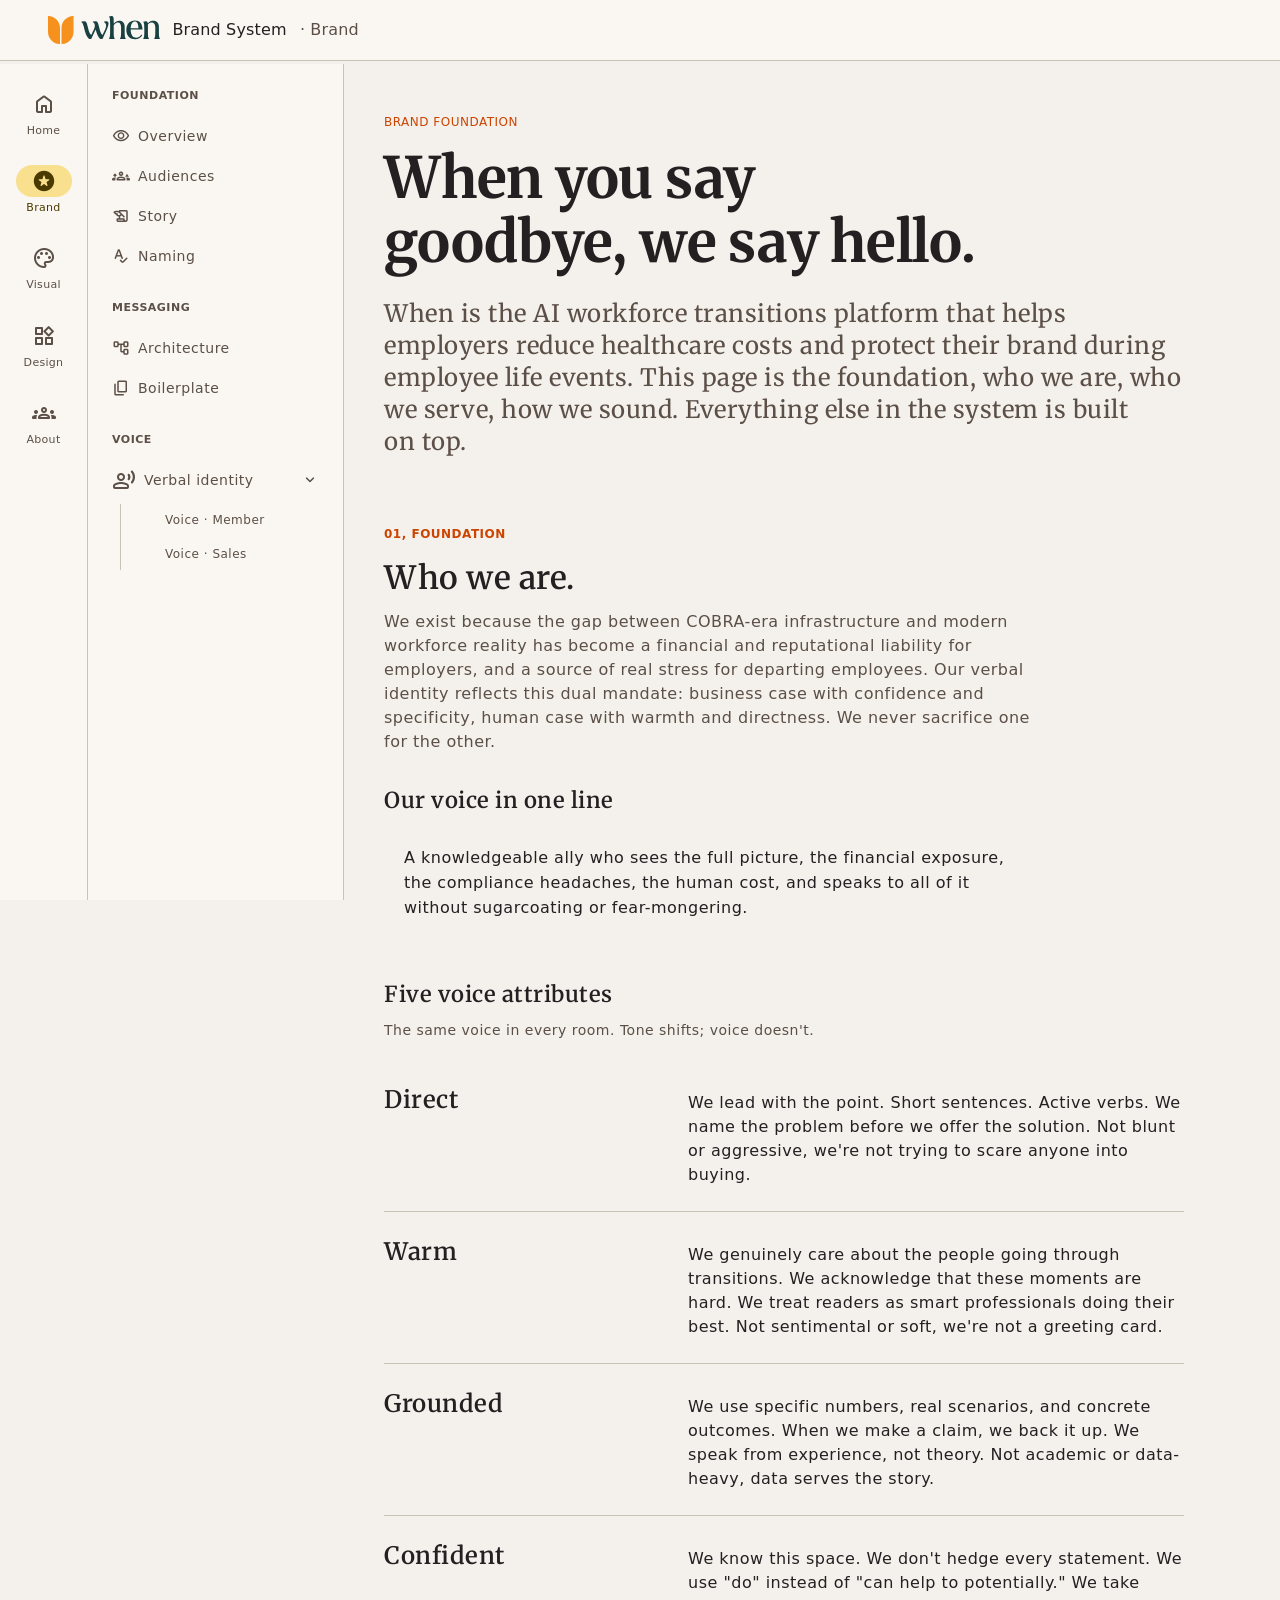
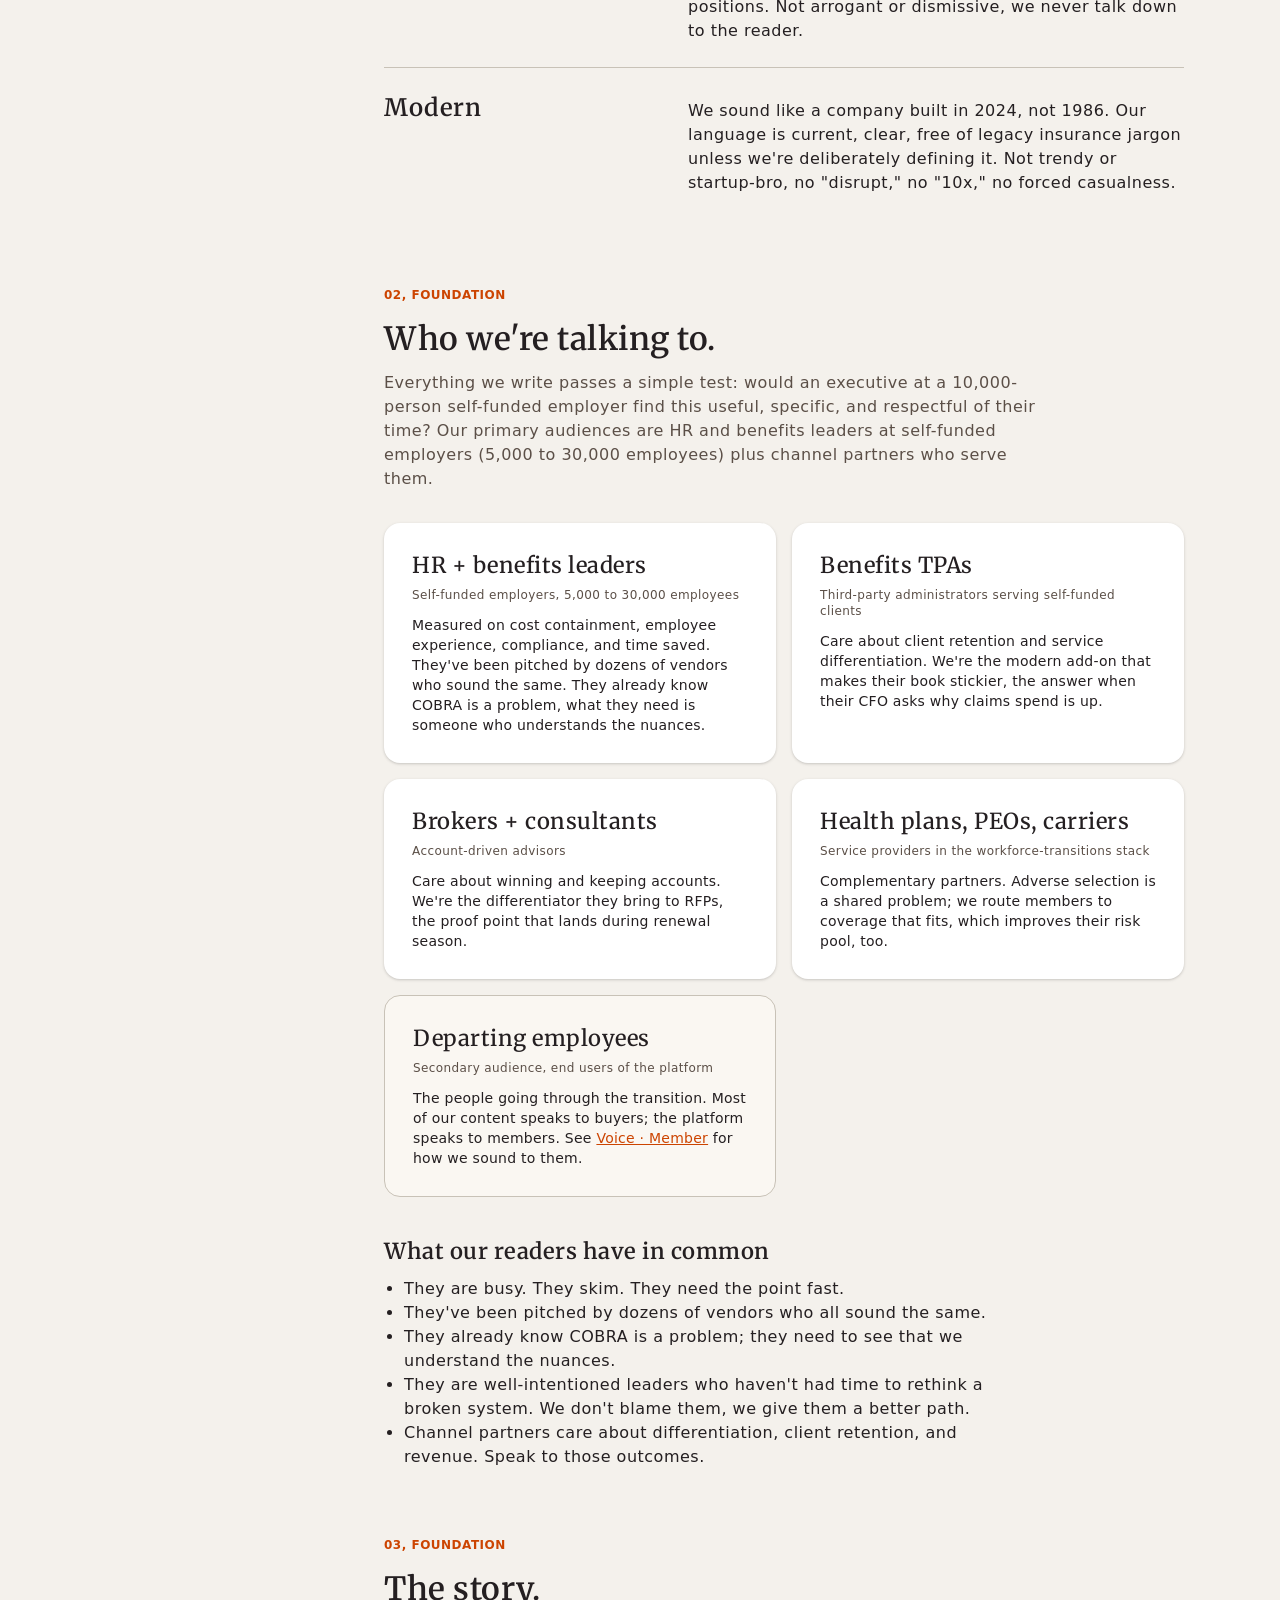
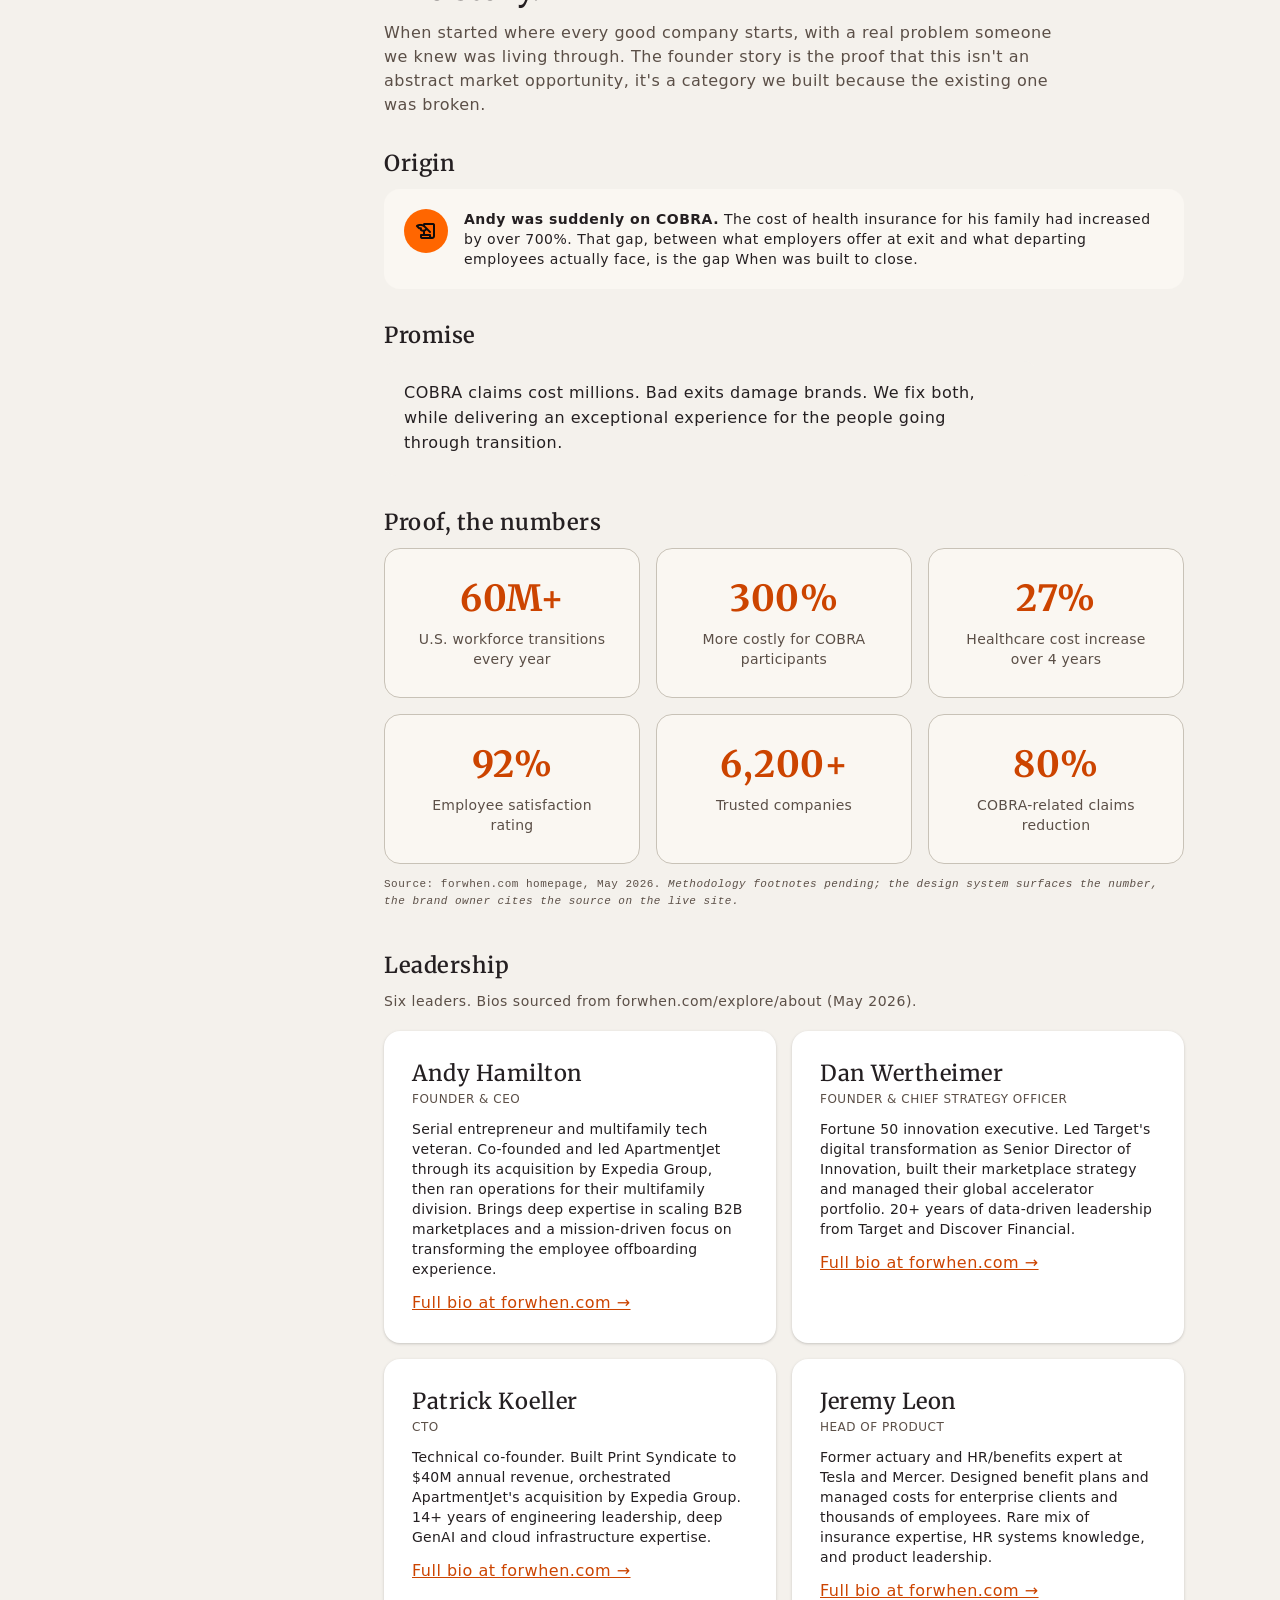
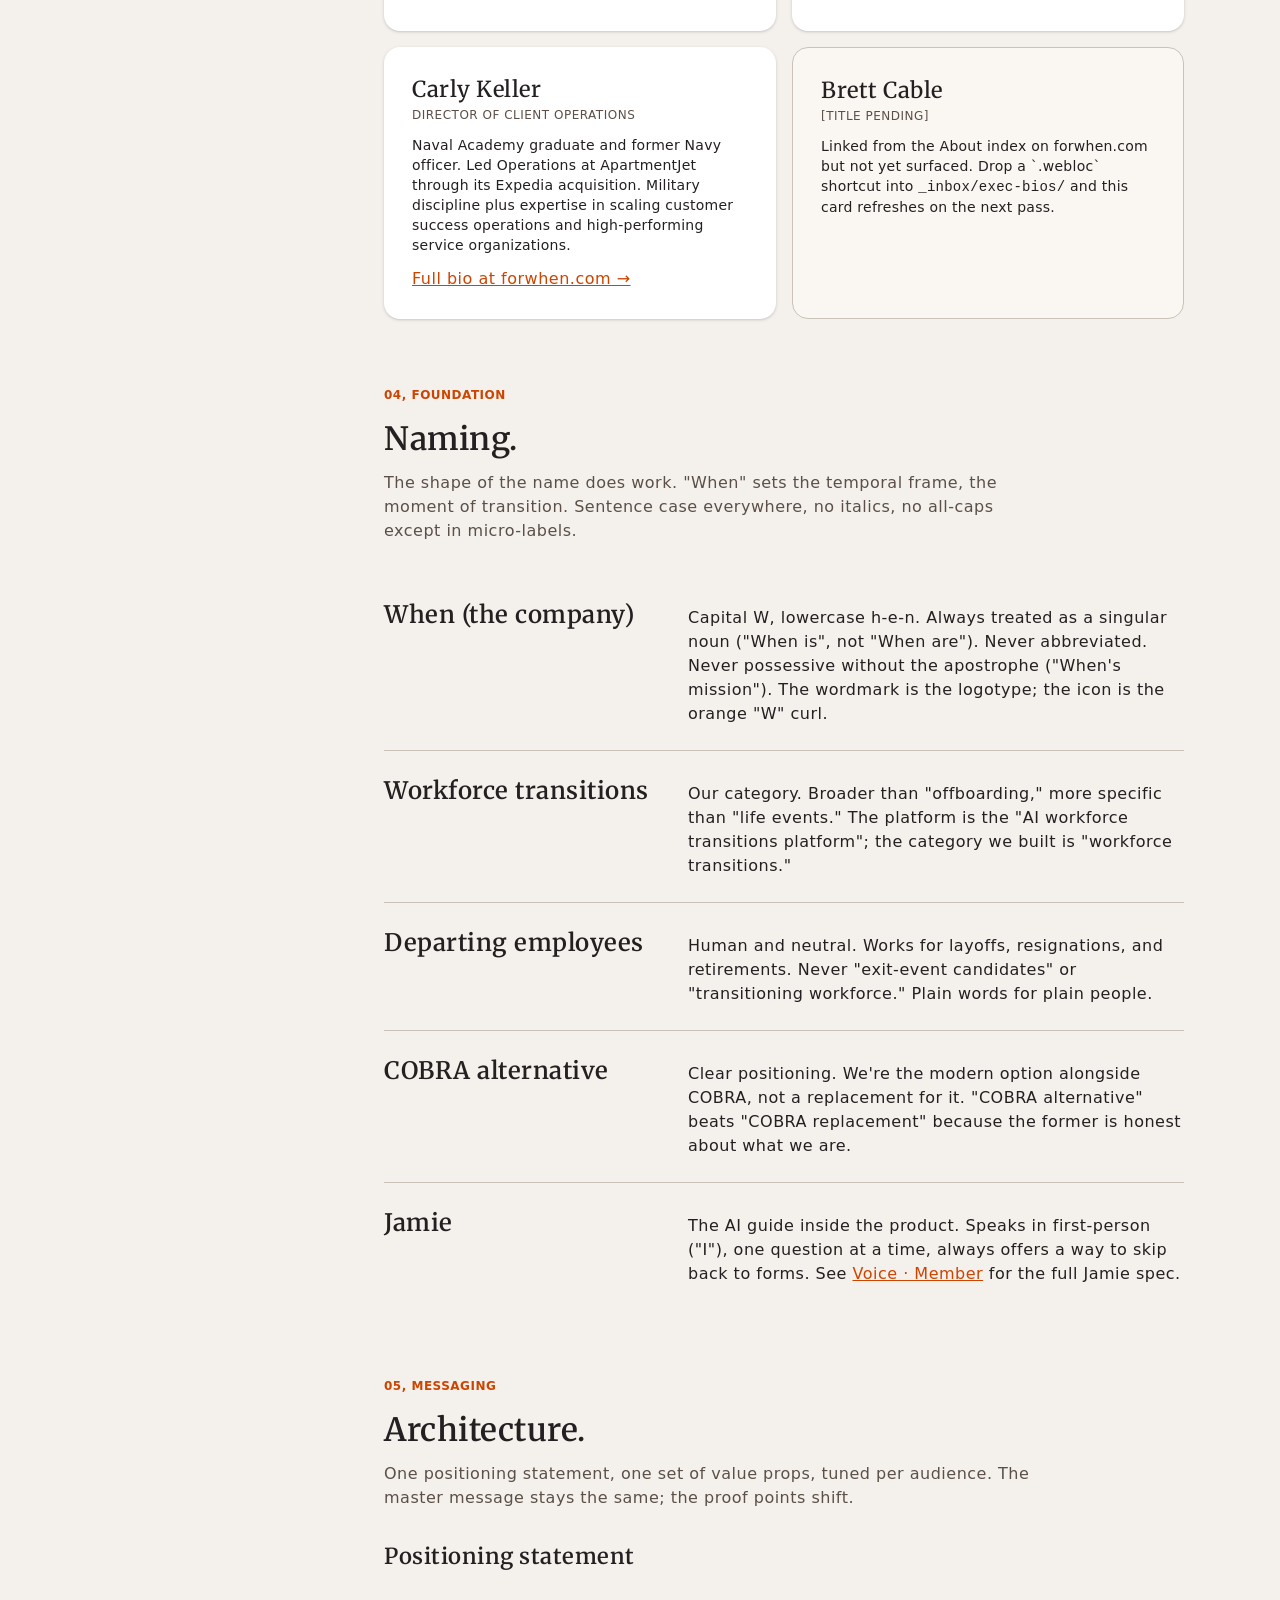
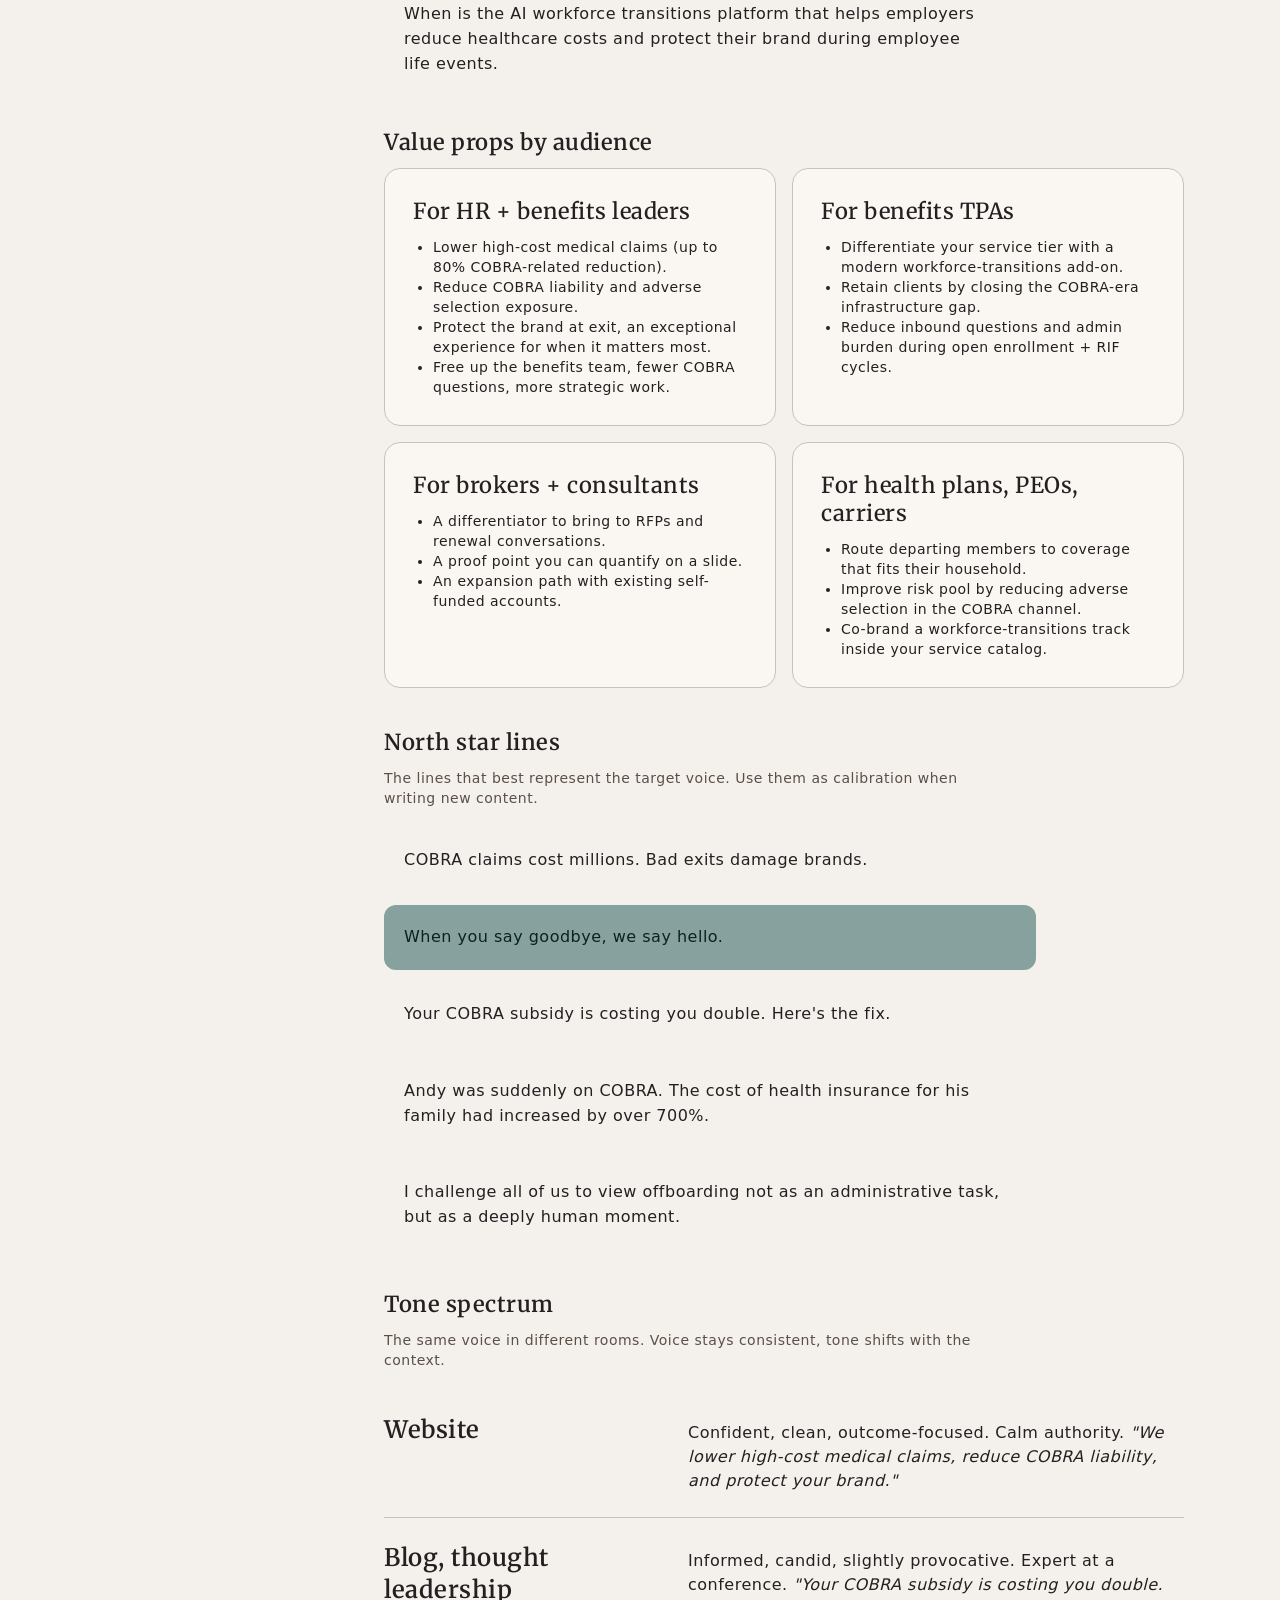
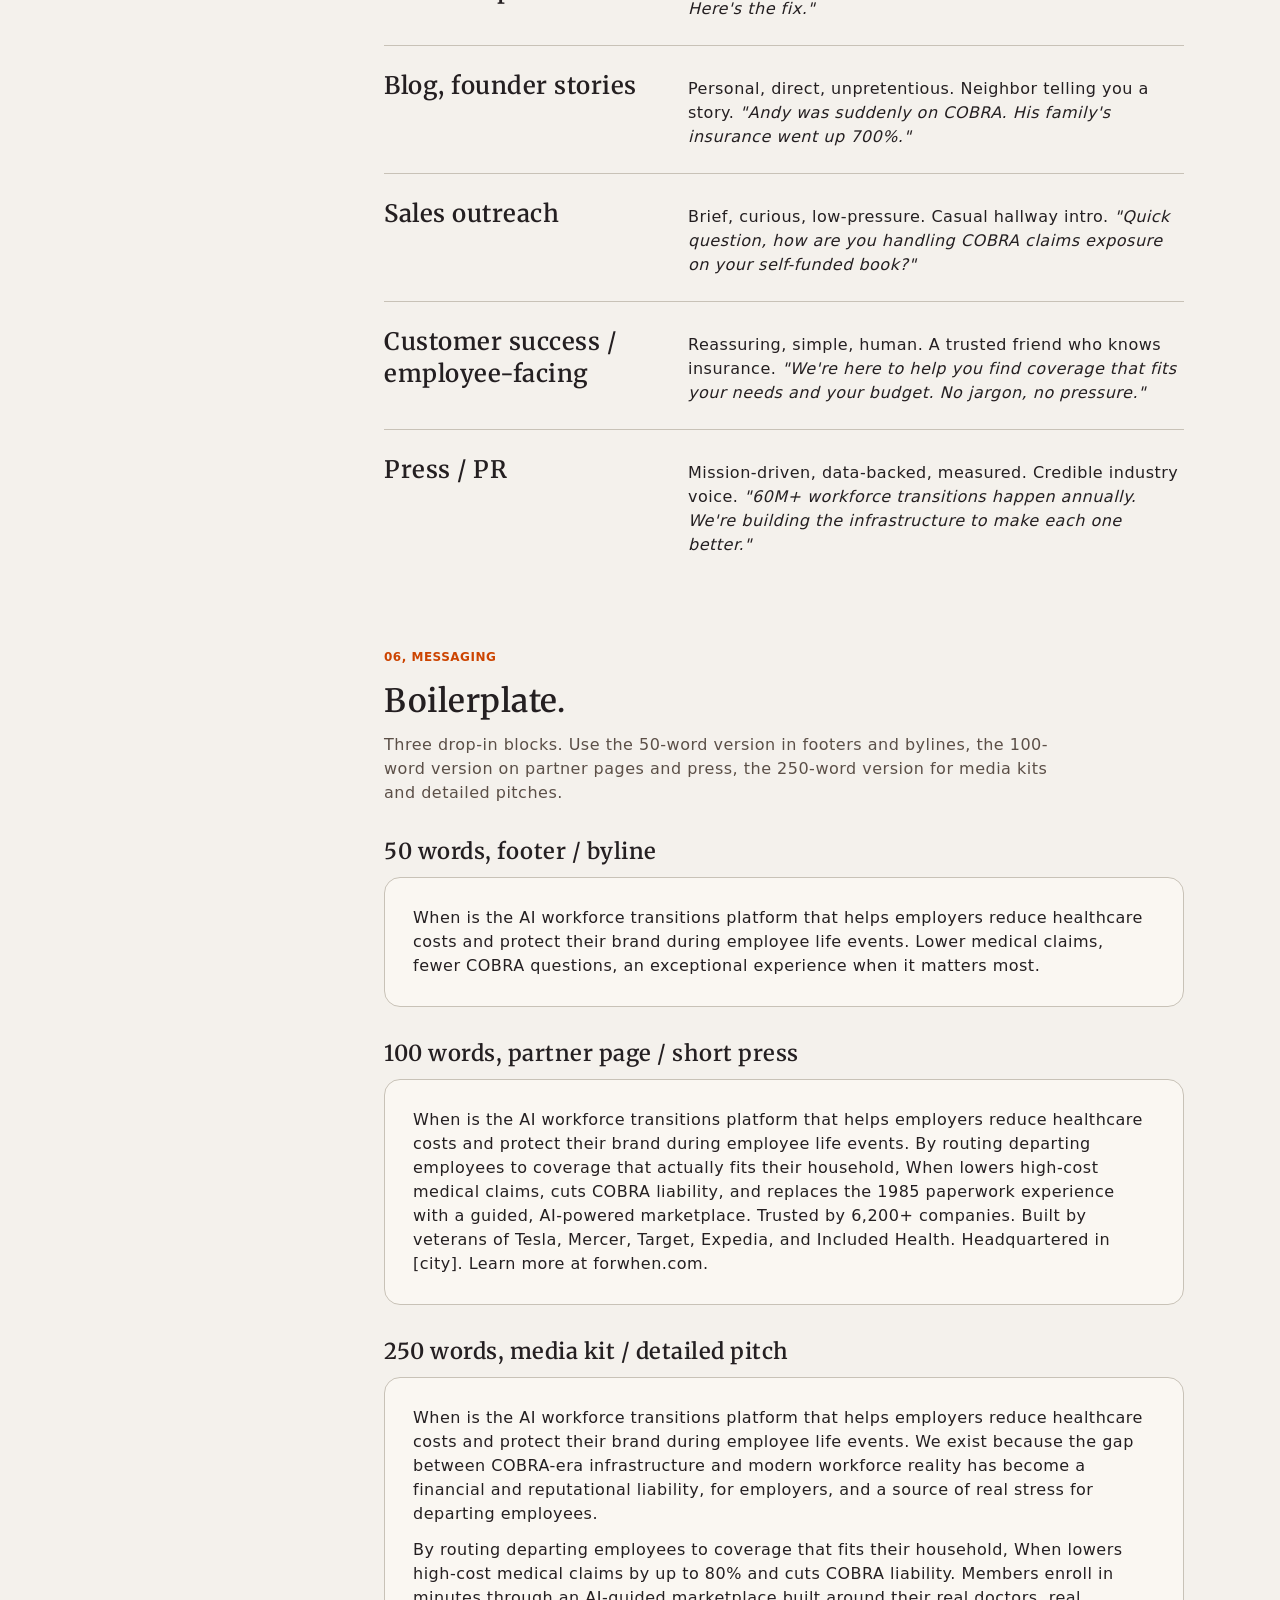
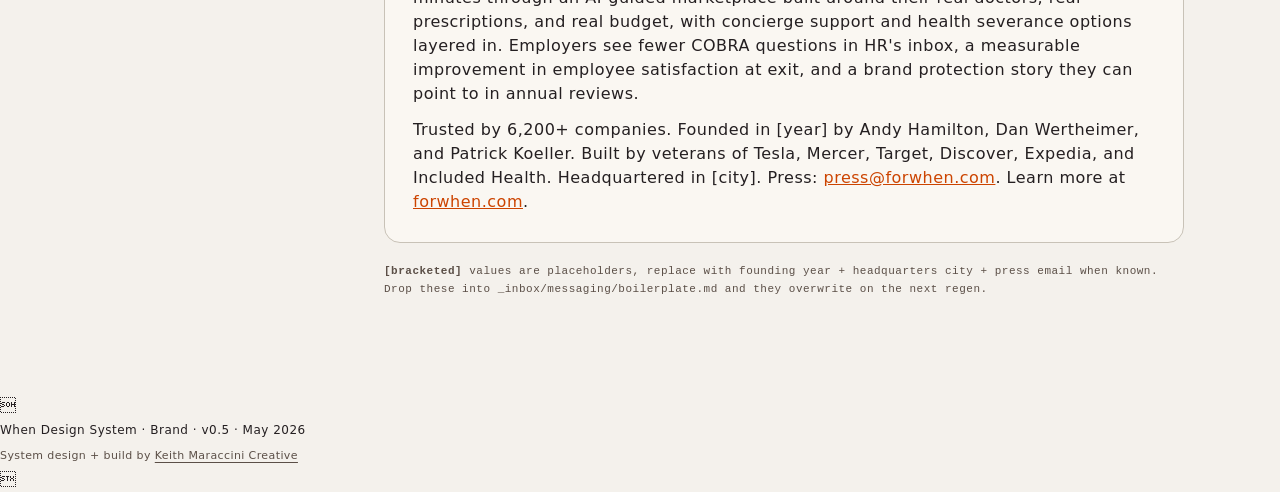
==== commit 51314963: "Rename global nav title to 'Brand System' site-wide Global chrome only. Page-level content in the De" ====
--- a/brand.html
+++ b/brand.html
@@ -16,7 +16,7 @@
   <header class="app-header">
     <a class="app-header__brand" href="./index.html">
       <img src="when-logo.svg" alt="When" />
-      <span class="app-header__title">Design System <em>· Brand</em></span>
+      <span class="app-header__title">Brand System <em>· Brand</em></span>
     </a>
   </header>
 
